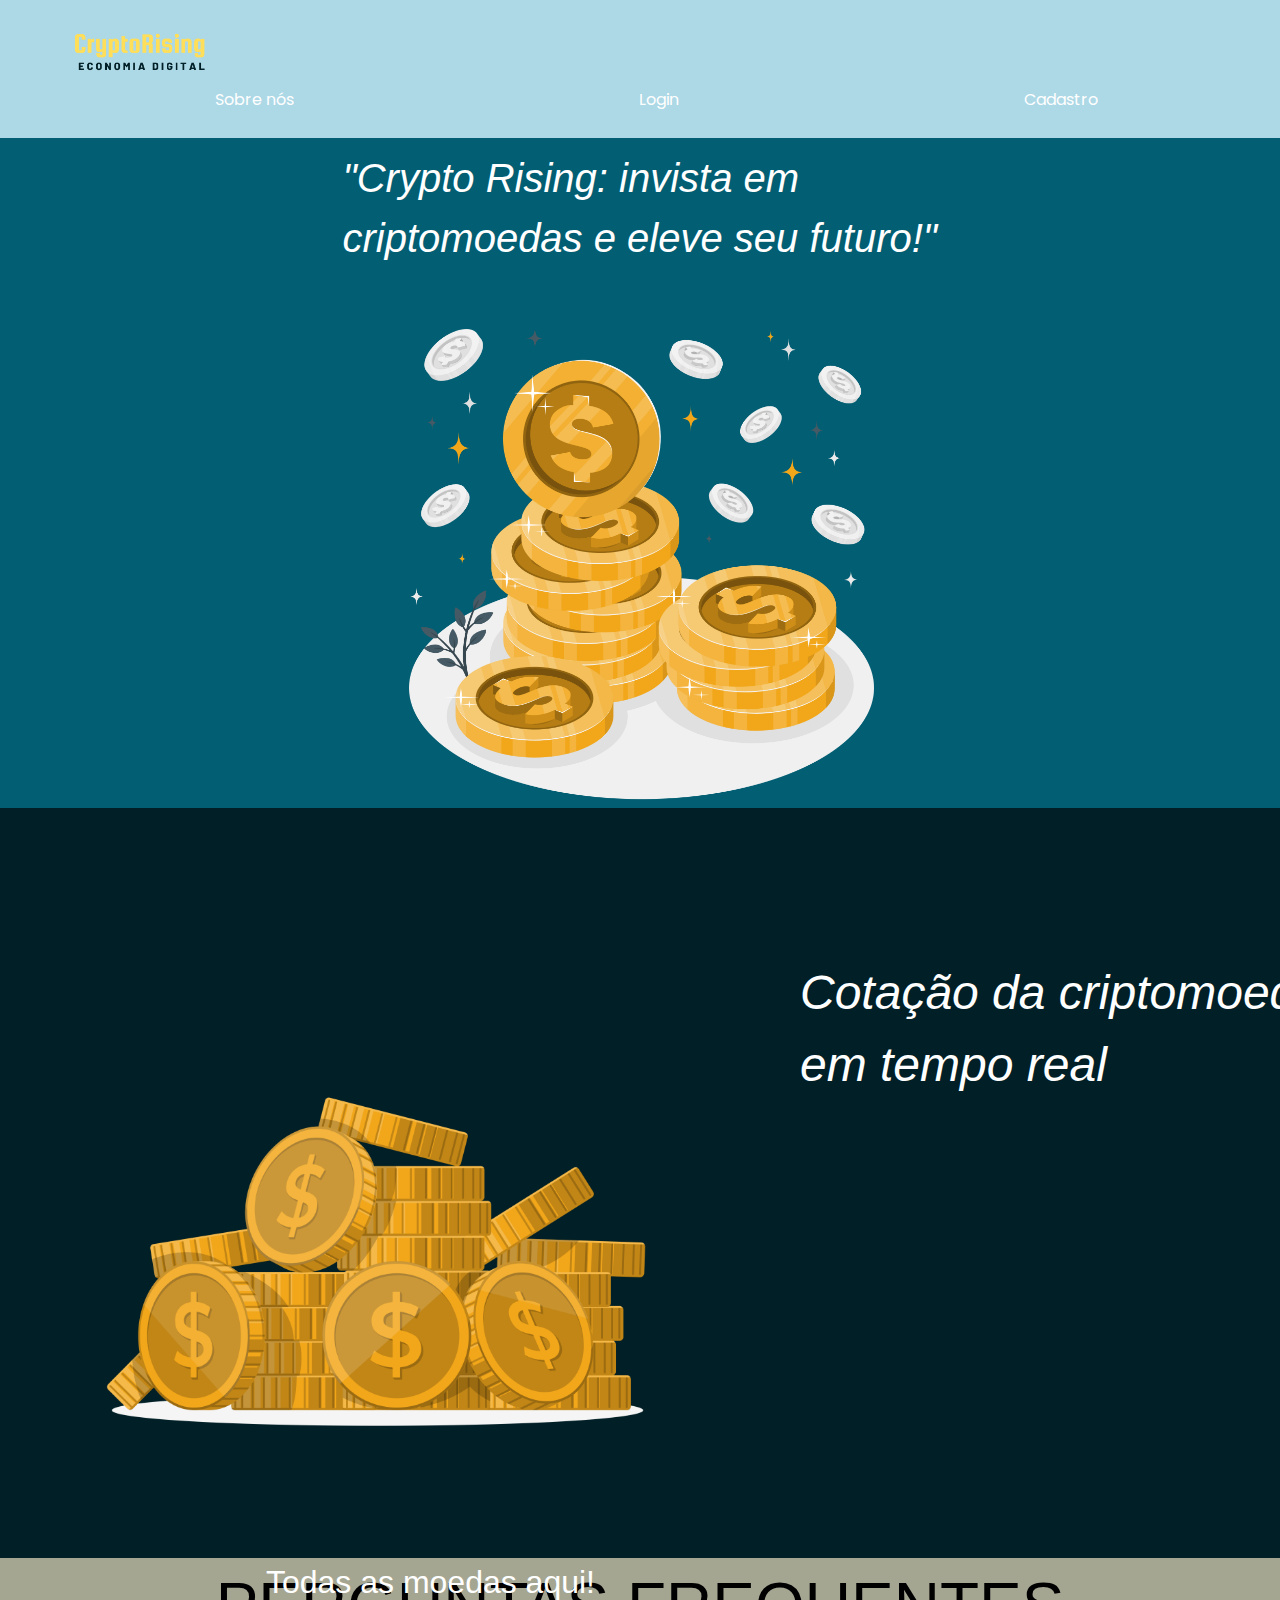
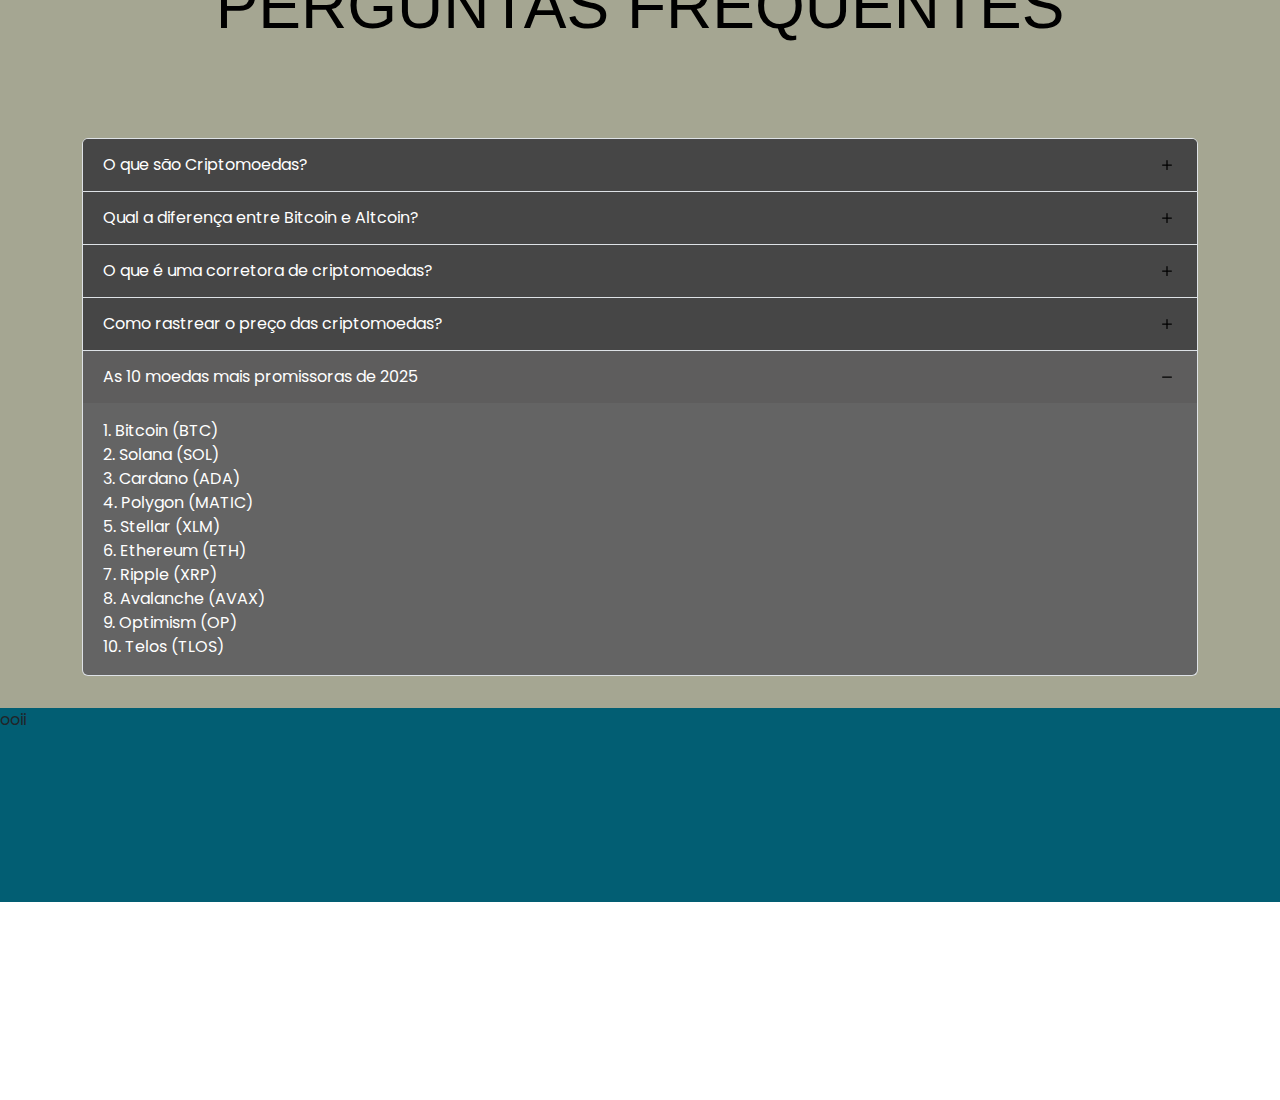
==== index.html @ 779613bd "vercel" ====
<!DOCTYPE html>
<html lang="en">

<head>
  <meta charset="UTF-8">
  <meta name="viewport" content="width=device-width, initial-scale=1.0">
  <title>Crypto Rising</title>
  <link rel="stylesheet" href="https://cdn.jsdelivr.net/npm/bootstrap-icons@1.5.0/font/bootstrap-icons.css">
  <link href="https://cdn.jsdelivr.net/npm/bootstrap@5.3.3/dist/css/bootstrap.min.css" rel="stylesheet"
    integrity="sha384-QWTKZyjpPEjISv5WaRU9OFeRpok6YctnYmDr5pNlyT2bRjXh0JMhjY6hW+ALEwIH" crossorigin="anonymous" />
  <link rel="stylesheet" href="https://stackpath.bootstrapcdn.com/font-awesome/4.7.0/css/font-awesome.min.css" />
  <link rel="stylesheet" href="paginainicial.css">
  <link rel="icon" href="/src/images/header/logosite.svg" type="image/svg+xml" />

</head>

<body>
    <header>
      <img class="logo-tcc-3-1" src="/src/images/logo tcc (3).png" />
      <nav>
        <div class="hamburguer" onclick="toggleMenu()"><i class="bi bi-list"></i></div>
        <ul id="menu">
          <li class="list"><a href="/secundarias/sobre/sobre.html">Sobre nós</a></li>
          <li class="list"><a href="/secundarias/login/login.html">Login</a></li>
          <li class="list"><a href="/secundarias/login/login.html">Cadastro</a></li>
        </ul>
      </nav>
    </header>
    
  <div class="rectangle-6">
      <p class="crypto-rising-invista-em-criptomoedas-e-eleve-seu-futuro">
     &quot;Crypto Rising: invista em criptomoedas e eleve seu futuro!&quot;
    </p>
    <img class="coins-amico-1" src="/src/images/Coins-amico.png" />
  </div>
  <div class="rectangle-7"></div>
  <p class="cota-o-da-criptomoeda-em-tempo-real">
    Cotação da criptomoeda em tempo real
  </p>
  <div class="todas-as-moedas-aqui">Todas as moedas aqui!</div>
    <img class="coins-rafiki-1-1" src="/src/images/Coins-rafiki (1).png" />
  <div class="rectangle-4">
    <div class="perguntas-frequentes">PERGUNTAS FREQUENTES</div>
    <div class="container mt-5" id="containerpai" style="margin-top: 30;">
      <div class="accordion" id="accordionExemplo">
        <!-- Accordion 1 -->
        <div class="accordion-item">
          <h2 class="accordion-header" id="headingOne">
            <button class="accordion-button collapsed" type="button" data-bs-toggle="collapse"
              data-bs-target="#collapseOne" aria-expanded="false" aria-controls="collapseOne">
              O que são Criptomoedas?
            </button>
          </h2>
          <div id="collapseOne" class="accordion-collapse collapse" aria-labelledby="headingOne"
            data-bs-parent="#accordionExemplo">
            <div class="accordion-body">
              São moedas digitais que utilizam criptografia para garantir a segurança das transações e controlar a
              criação de novas unidades.
              Operam em uma tecnologia chamada blockchain, que é um registro público de todas as transações feitas.
            </div>
          </div>
        </div>
        <!-- Accordion 2 -->
        <div class="accordion-item">
          <h2 class="accordion-header" id="headingTwo">
            <button class="accordion-button collapsed" type="button" data-bs-toggle="collapse"
              data-bs-target="#collapseTwo" aria-expanded="false" aria-controls="collapseTwo">
              Qual a diferença entre Bitcoin e Altcoin?
            </button>
          </h2>
          <div id="collapseTwo" class="accordion-collapse collapse" aria-labelledby="headingTwo"
            data-bs-parent="#accordionExemplo">
            <div class="accordion-body">
              De modo prático, o Bitcoin foi a primeira criptomoeda e é a mais conhecida e valiosa até hoje.
              Já Altcoin, é um termo usado para se referir a todas as outras criptomoedas além do Bitcoin.
            </div>
          </div>
        </div>
        <!-- Accordion 3 -->
        <div class="accordion-item">
          <h2 class="accordion-header" id="headingThree">
            <button class="accordion-button collapsed" type="button" data-bs-toggle="collapse"
              data-bs-target="#collapseThree" aria-expanded="false" aria-controls="collapseThree">
              O que é uma corretora de criptomoedas?
            </button>
          </h2>
          <div id="collapseThree" class="accordion-collapse collapse" aria-labelledby="headingThree"
            data-bs-parent="#accordionExemplo">
            <div class="accordion-body">
              É uma plataforma online que permite a compra, venda e troca de criptomoedas por outras moedas fiduciárias
              (como dólares) ou por outras criptomoedas.
              Elas funcionam como intermediários entre os compradores e vendedores, facilitando as transações.
            </div>
          </div>
        </div>
        <!-- Accordion 4 -->
        <div class="accordion-item">
          <h2 class="accordion-header" id="headingFour">
            <button class="accordion-button collapsed" type="button" data-bs-toggle="collapse"
              data-bs-target="#collapseFour" aria-expanded="false" aria-controls="collapseFour">
              Como rastrear o preço das criptomoedas?
            </button>
          </h2>
          <div id="collapseFour" class="accordion-collapse collapse" aria-labelledby="headingFour"
            data-bs-parent="#accordionExemplo">
            <div class="accordion-body">
              Através de sites especializados, como o CoinMarketCap, que fornecem informações em tempo real sobre os
              preços e volumes de negociação de várias criptomoedas.
              Além disso, muitas corretoras, como a Binance, oferecem gráficos de preços em suas plataformas.
            </div>
          </div>
        </div>
        <!-- Accordion 5 -->
        <div class="accordion-item">
          <h2 class="accordion-header" id="headingFive">
            <button class="accordion-button" type="button" data-bs-toggle="collapse" data-bs-target="#collapseFive"
              aria-expanded="false" aria-controls="collapseFive">
              As 10 moedas mais promissoras de 2025
            </button>
          </h2>
          <div id="collapseFive" class="accordion-collapse collapse show" aria-labelledby="headingFive"
            data-bs-parent="#accordionExemplo">
            <div class="accordion-body">
              1. Bitcoin (BTC) <br>
              2. Solana (SOL) <br>
              3. Cardano (ADA) <br>
              4. Polygon (MATIC) <br>
              5. Stellar (XLM) <br>
              6. Ethereum (ETH) <br>
              7. Ripple (XRP) <br>
              8. Avalanche (AVAX) <br>
              9. Optimism (OP) <br>
              10. Telos (TLOS)
            </div>
          </div>
        </div>
      </div>
    </div>
  </div>
  <div class="rectangle-5">ooii</div>
  <script src="paginainicial.js"></script>
  <script src="https://cdn.jsdelivr.net/npm/bootstrap@5.3.3/dist/js/bootstrap.bundle.min.js"
    integrity="sha384-YvpcrYf0tY3lHB60NNkmXc5s9fDVZLESaAA55NDzOxhy9GkcIdslK1eN7N6jIeHz"
    crossorigin="anonymous"></script>
</body>

</html>
---- paginainicial.css ----
@import url("https://fonts.googleapis.com/css2?family=Poppins:wght@400;500;600;700&display=swap");

* {
  margin: 0;
  padding: 0;
  box-sizing: border-box;
  font-family: "Poppins", sans-serif;
}

body {
  background: #ffffff;
  height: 300vh;
  margin: 0;
  padding: 0;
}

.rectangle-1 {
  background: #025e73;
  width: 100%;
  height: 100px;
  display: flex;
  align-items: center;
}

.rectangle-8 {
  background: #011f26;
  border-radius: 10px;
  width: 104px;
  height: 33px;
  text-align: center;
  color: #ffffff;
  font-family: "Inter-Bold", sans-serif;
  font-size: 20px;
  font-weight: 400;
}
/* 
.navesq {
  width: 100%;
  margin: 0;
  display: flex;
  justify-content: space-around;
}

.navesq li {
  list-style: none;
}

.navesq li a {
  text-decoration: none;
  color: #ffffff;
}
 */
.logo-tcc-3-1 {
  width: 263px;
  height: 78px;
  object-fit: cover;
}

.rectangle-6 {
  background: #025e73;
  width: 100%;
  height: 670px;
  display: flex;
  align-items: center;
}

.rectangle-5 {
  background: #025e73;
  width: 100%;
  height: 194px;
}

.coins-amico-1 {
  width: 511px;
  height: 509px;
}

p{
  color: #ffffff;
  text-align: left;
  font-family: "Inter-Italic", sans-serif;
  font-size: 40px;
  font-weight: 400;
  font-style: italic;
  left: 125px;
  top: 345px;
  width: 595px;
  height: 143px;
  margin: 10px;
 }

.sobre-n-s {
  color: #ffffff;
  text-align: left;
  font-family: "Inter-Bold", sans-serif;
  font-size: 20px;
  font-weight: 700;
  position: absolute;
  width: 102px;
  height: 23px;
}

.login {
  color: #ffffff;
  text-align: left;
  font-family: "Inter-Regular", sans-serif;
  font-size: 20px;
  font-weight: 400;
  position: absolute;
  width: 55px;
  height: 19px;
}

.rectangle-7 {
  background: #011f26;
  width: 100%;
  height: 750px;
}

.rectangle-4 {
  background: #a5a692;
  width: 100%;
  height: 750px;
}

.coins-rafiki-1-1 {
  width: 685px;
  height: 651px;
  position: absolute;
  left: 35px;
  top: 857px;
  object-fit: cover;
}

.cota-o-da-criptomoeda-em-tempo-real {
  color: #ffffff;
  text-align: left;
  font-family: "Inter-Light", sans-serif;
  font-size: 48px;
  font-weight: 300;
  position: absolute;
  left: 790px;
  top: 947px;
  width: 595px;
  height: 116px;
}

.todas-as-moedas-aqui {
  color: #ffffff;
  text-align: right;
  font-family: "Inter-Light", sans-serif;
  font-size: 32px;
  font-weight: 300;
  position: absolute;
  width: 595px;
  height: 38px;
}

.perguntas-frequentes {
  color: #000000;
  text-align: center;
  font-family: "Inter-Light", sans-serif;
  font-size: 64px;
  font-weight: 300;
  width: 100%;
  height: 132px;
}

.accordion {
  --bs-accordion-btn-color: white;
  --bs-accordion-btn-bg: #464646;
  --bs-accordion-active-bg: #5e5d5d;
  --bs-accordion-active-color: white;
  --bs-accordion-bg: #646464;
  --bs-accordion-color: white;
  --bs-accordion-btn-focus-box-shadow: none;
}

.accordion-button:not(.collapsed) {
  box-shadow: none;
}

.accordion-flush .accordion-button {
  border-top: 1px solid #000000;
}

.accordion-flush .accordion-item:last-child .accordion-button.collapsed,
.accordion-flush .accordion-item:last-child .accordion-body {
  border-bottom: 1px solid #000000;
}

.accordion-button::after {
  background-image: url("data:image/svg+xml,%3Csvg xmlns='http://www.w3.org/2000/svg' width='16' height='16' fill='currentColor' class='bi bi-plus' viewBox='0 0 16 16'%3E%3Cpath d='M8 4a.5.5 0 0 1 .5.5v3h3a.5.5 0 0 1 0 1h-3v3a.5.5 0 0 1-1 0v-3h-3a.5.5 0 0 1 0-1h3v-3A.5.5 0 0 1 8 4z'/%3E%3C/svg%3E");
  transition: all 0.5s;
}

.accordion-button:not(.collapsed)::after {
  background-image: url("data:image/svg+xml,%3Csvg xmlns='http://www.w3.org/2000/svg' width='16' height='16' fill='currentColor' class='bi bi-dash' viewBox='0 0 16 16'%3E%3Cpath d='M4 8a.5.5 0 0 1 .5-.5h7a.5.5 0 0 1 0 1h-7A.5.5 0 0 1 4 8z'/%3E%3C/svg%3E");
}

header{
  width: 100%;
  background-color: #ADD8E6;
    color: #fff;
    padding: 10px;
}

nav{
  position: relative;
}

.hamburguer{
  display: none;
  cursor: pointer;
}

nav ul{
  list-style: none;
  display: flex;
  justify-content: space-around;
}

nav ul li {
  margin: 0 15px;
}

nav ul li a{
  color: #fff;
  text-decoration: none;
}

.rectangle-6, .rectangle-7{
  display: flex;
  flex-direction: column;
  align-items: center;
}

@media (max-width: 768px) {
  .hamburguer{
      display: block;
      position: absolute;
      right: 10px;
      top: -50px;
  }
  nav ul{
      display: none;
      flex-direction: column;
      position: absolute;
      top: 40px;
      left: 0;
      background-color: rgb(127, 161, 190);
      width: 100%;
  }
  nav ul li{
      margin: 10px 0;
      text-align: center;
  }
  nav ul.show{
      display: flex;
      z-index: 99;
  }
.crypto-rising-invista-em-criptomoedas-e-eleve-seu-futuro{
  font-size: 15px;
  width: 30%;
}


  .coins-amico-1, .coins-rafiki-1-1{
    width: 50%;
    height: 50%;
  }
}

/* Responsividade */
/*@media (max-width: 1200px) {
  .rectangle-6 {
    display: flex;
    flex-direction: column;
  }

  .coins-amico-1,
  .coins-rafiki-1-1 {
    width: 50%;
    left: 50%;
    transform: translateX(-50%);
  }
   .crypto-rising-invista-em-criptomoedas-e-eleve-seu-futuro {
    align-items: center;
    z-index: 999;
    top: 15%;
  }

  .crypto-rising-invista-em-criptomoedas-e-eleve-seu-futuro,
  .cota-o-da-criptomoeda-em-tempo-real {
    width: 80%;
    left: 10%;
    font-size: 32px;
  }

  .rectangle-4 {
    display: flex;
    flex-direction: column;
    align-items: center;
  }

  .accordion {
    width: 85%;
  }
}

 */
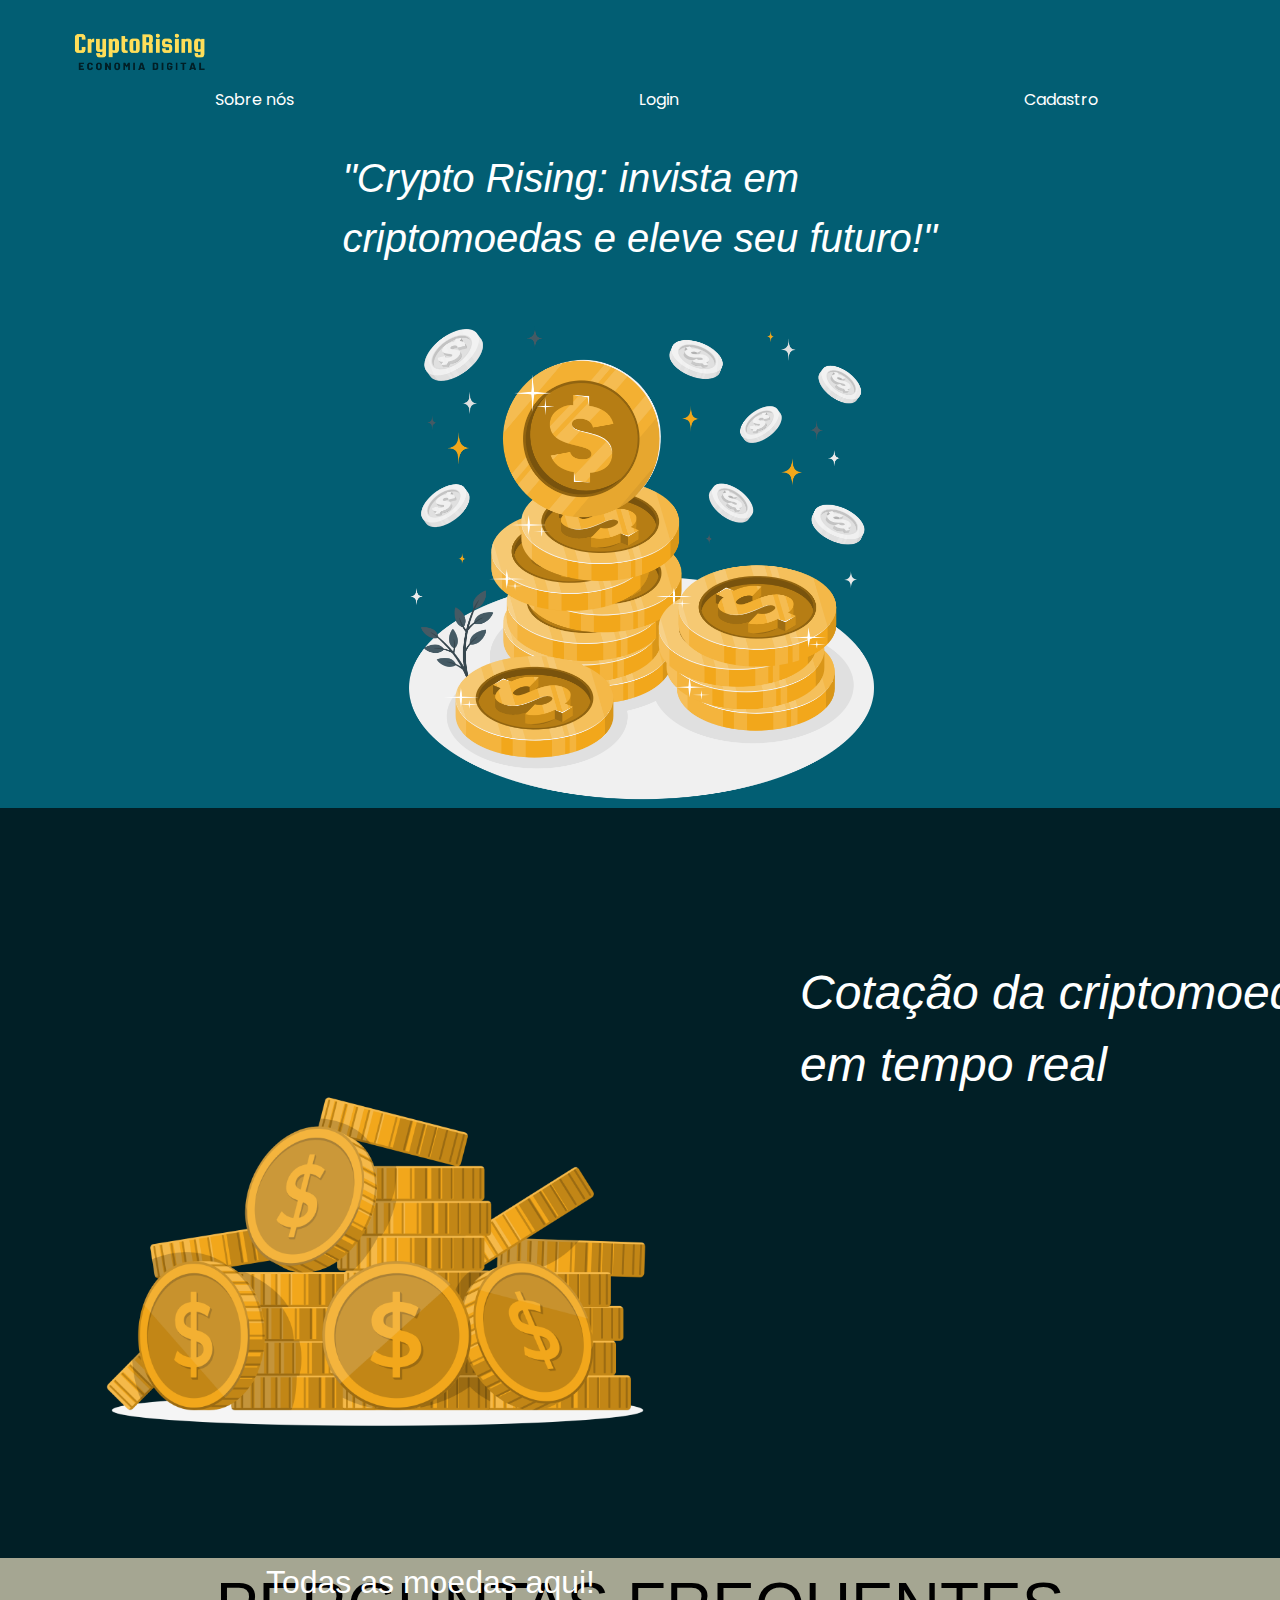
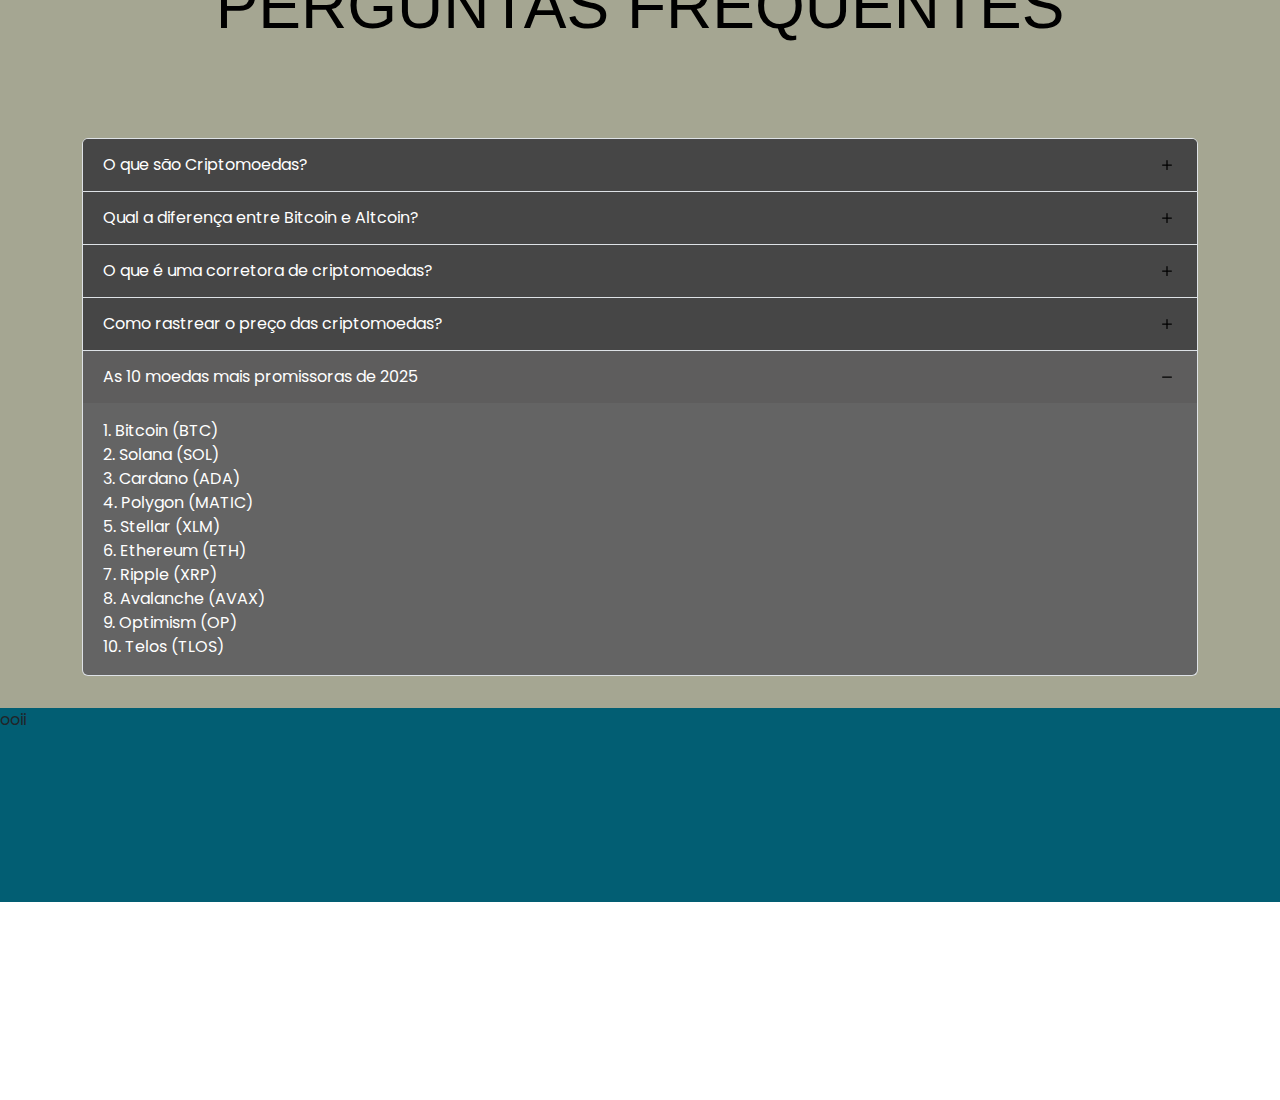
==== commit 6f3e6c8c: "commit" ====
--- a/index.html
+++ b/index.html
@@ -1,5 +1,5 @@
 <!DOCTYPE html>
-<html lang="en">
+<html lang="pt-br">
 
 <head>
   <meta charset="UTF-8">
--- a/paginainicial.css
+++ b/paginainicial.css
@@ -200,7 +200,7 @@
 
 header{
   width: 100%;
-  background-color: #ADD8E6;
+  background-color: #025e73;
     color: #fff;
     padding: 10px;
 }
@@ -246,9 +246,9 @@
       display: none;
       flex-direction: column;
       position: absolute;
-      top: 40px;
+      top: 20px;
       left: 0;
-      background-color: rgb(127, 161, 190);
+      background-color: #025e73;
       width: 100%;
   }
   nav ul li{
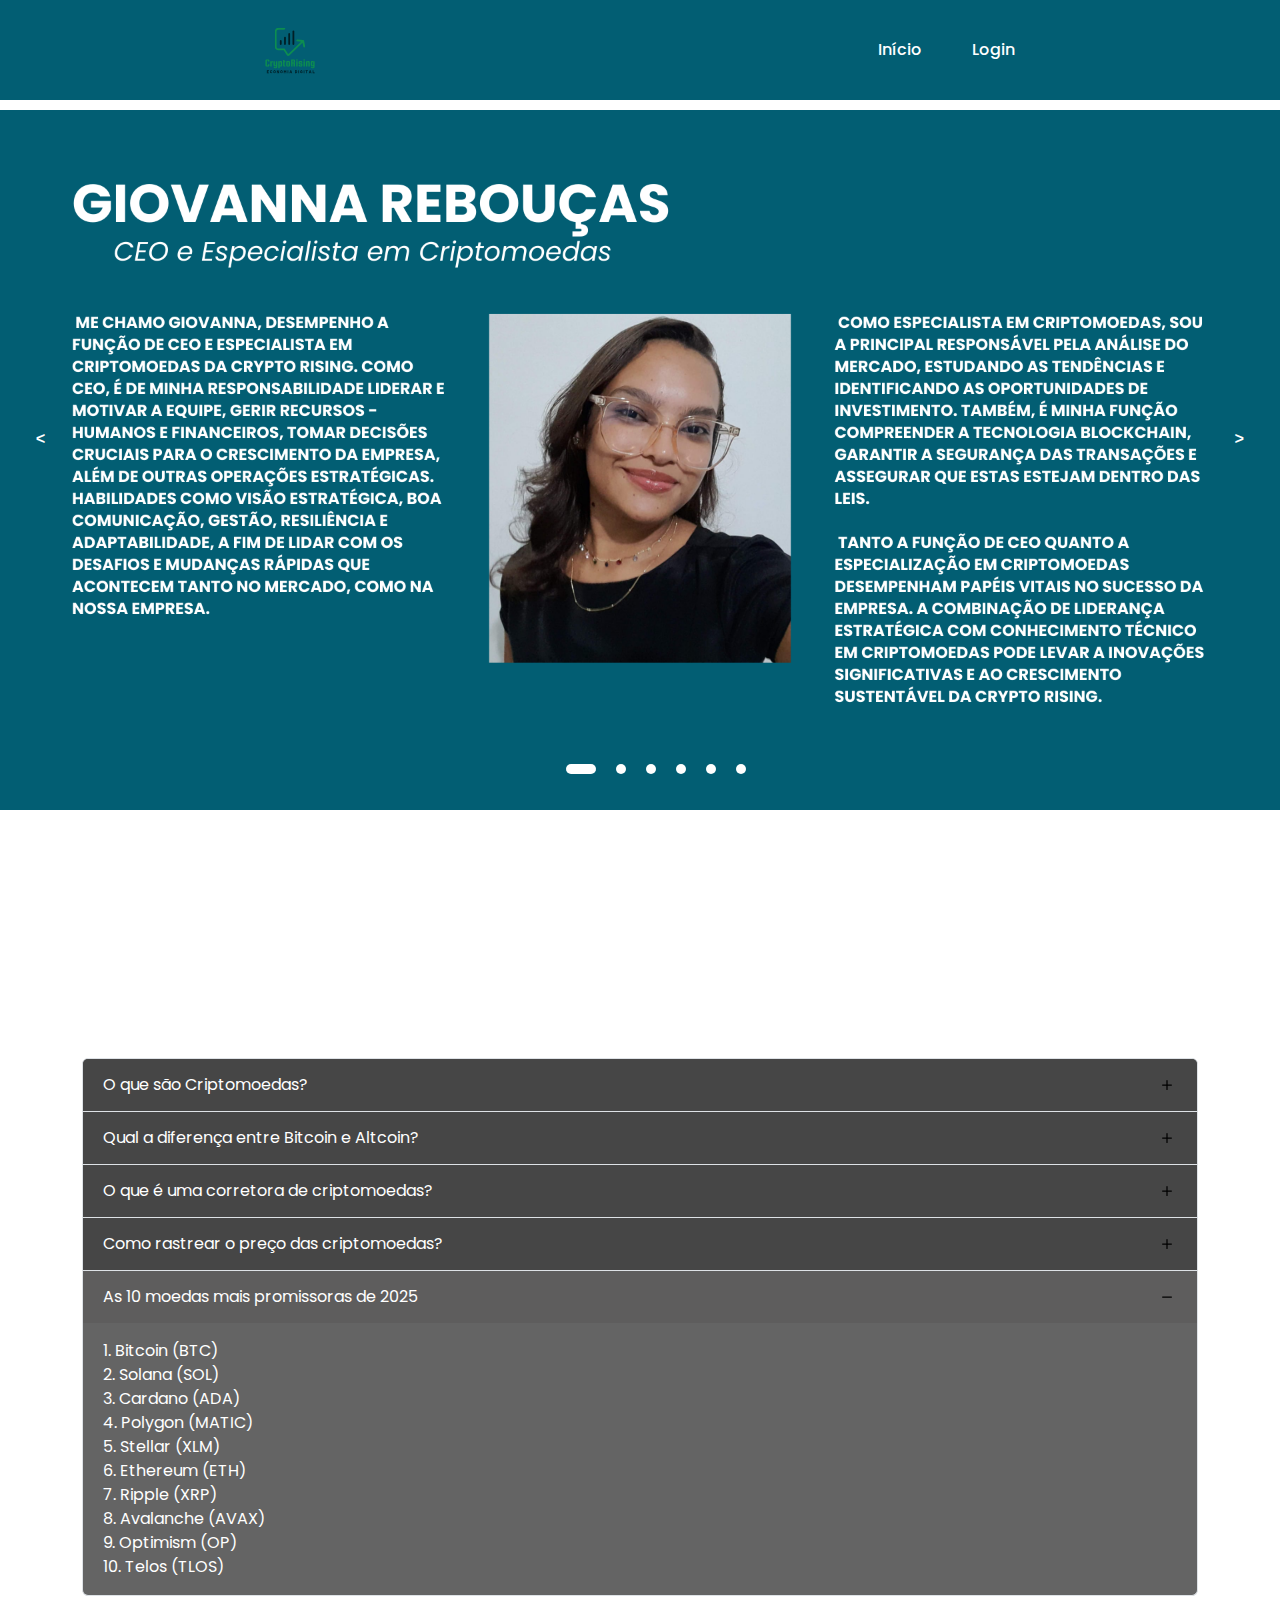
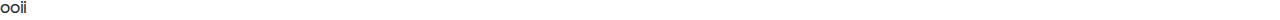
==== commit 56c9b91b: "commit" ====
--- a/index.html
+++ b/index.html
@@ -15,129 +15,161 @@
 </head>
 
 <body>
-    <header>
-      <img class="logo-tcc-3-1" src="/src/images/logo tcc (3).png" />
-      <nav>
-        <div class="hamburguer" onclick="toggleMenu()"><i class="bi bi-list"></i></div>
-        <ul id="menu">
-          <li class="list"><a href="/secundarias/sobre/sobre.html">Sobre nós</a></li>
-          <li class="list"><a href="/secundarias/login/login.html">Login</a></li>
-          <li class="list"><a href="/secundarias/login/login.html">Cadastro</a></li>
-        </ul>
-      </nav>
-    </header>
-    
-  <div class="rectangle-6">
-      <p class="crypto-rising-invista-em-criptomoedas-e-eleve-seu-futuro">
-     &quot;Crypto Rising: invista em criptomoedas e eleve seu futuro!&quot;
-    </p>
-    <img class="coins-amico-1" src="/src/images/Coins-amico.png" />
+  <div class="wrapper">
+    <nav class="nav">
+        <div class="nav-logo">
+            <img src="/src/images/header/Logo.svg" alt="Logo">
+        </div>
+        <div class="nav-menu" id="menuNavegacao">
+            <ul>
+                <li><a href="/index.html" class="link">Início</a></li>
+                <li><a href="/secundarias/login/login.html" class="link">Login</a></li>
+            </ul>
+        </div>
+        <div class="nav-menu-btn">
+            <i class="bi bi-list" id="menuIcon" onclick="alternarMenu()"></i>
+        </div>
+    </nav>
   </div>
-  <div class="rectangle-7"></div>
-  <p class="cota-o-da-criptomoeda-em-tempo-real">
-    Cotação da criptomoeda em tempo real
-  </p>
-  <div class="todas-as-moedas-aqui">Todas as moedas aqui!</div>
-    <img class="coins-rafiki-1-1" src="/src/images/Coins-rafiki (1).png" />
-  <div class="rectangle-4">
-    <div class="perguntas-frequentes">PERGUNTAS FREQUENTES</div>
-    <div class="container mt-5" id="containerpai" style="margin-top: 30;">
-      <div class="accordion" id="accordionExemplo">
-        <!-- Accordion 1 -->
-        <div class="accordion-item">
-          <h2 class="accordion-header" id="headingOne">
-            <button class="accordion-button collapsed" type="button" data-bs-toggle="collapse"
-              data-bs-target="#collapseOne" aria-expanded="false" aria-controls="collapseOne">
-              O que são Criptomoedas?
-            </button>
-          </h2>
-          <div id="collapseOne" class="accordion-collapse collapse" aria-labelledby="headingOne"
-            data-bs-parent="#accordionExemplo">
-            <div class="accordion-body">
-              São moedas digitais que utilizam criptografia para garantir a segurança das transações e controlar a
-              criação de novas unidades.
-              Operam em uma tecnologia chamada blockchain, que é um registro público de todas as transações feitas.
-            </div>
-          </div>
+<section class="secaoslide">
+  <div class="slider">
+    <div class="list">
+        <div class="item">
+            <img src="/src/images/slide/carrossel tcc 1.png" alt="Imagem 1">
         </div>
-        <!-- Accordion 2 -->
-        <div class="accordion-item">
-          <h2 class="accordion-header" id="headingTwo">
-            <button class="accordion-button collapsed" type="button" data-bs-toggle="collapse"
-              data-bs-target="#collapseTwo" aria-expanded="false" aria-controls="collapseTwo">
-              Qual a diferença entre Bitcoin e Altcoin?
-            </button>
-          </h2>
-          <div id="collapseTwo" class="accordion-collapse collapse" aria-labelledby="headingTwo"
-            data-bs-parent="#accordionExemplo">
-            <div class="accordion-body">
-              De modo prático, o Bitcoin foi a primeira criptomoeda e é a mais conhecida e valiosa até hoje.
-              Já Altcoin, é um termo usado para se referir a todas as outras criptomoedas além do Bitcoin.
-            </div>
-          </div>
+        <div class="item">
+            <img src="/src/images/slide/carrossel tcc 2.png" alt="Imagem 2">
         </div>
-        <!-- Accordion 3 -->
-        <div class="accordion-item">
-          <h2 class="accordion-header" id="headingThree">
-            <button class="accordion-button collapsed" type="button" data-bs-toggle="collapse"
-              data-bs-target="#collapseThree" aria-expanded="false" aria-controls="collapseThree">
-              O que é uma corretora de criptomoedas?
-            </button>
-          </h2>
-          <div id="collapseThree" class="accordion-collapse collapse" aria-labelledby="headingThree"
-            data-bs-parent="#accordionExemplo">
-            <div class="accordion-body">
-              É uma plataforma online que permite a compra, venda e troca de criptomoedas por outras moedas fiduciárias
-              (como dólares) ou por outras criptomoedas.
-              Elas funcionam como intermediários entre os compradores e vendedores, facilitando as transações.
-            </div>
-          </div>
+        <div class="item">
+            <img src="/src/images/slide/carrossel tcc 3.png" alt="Imagem 3">
         </div>
-        <!-- Accordion 4 -->
-        <div class="accordion-item">
-          <h2 class="accordion-header" id="headingFour">
-            <button class="accordion-button collapsed" type="button" data-bs-toggle="collapse"
-              data-bs-target="#collapseFour" aria-expanded="false" aria-controls="collapseFour">
-              Como rastrear o preço das criptomoedas?
-            </button>
-          </h2>
-          <div id="collapseFour" class="accordion-collapse collapse" aria-labelledby="headingFour"
-            data-bs-parent="#accordionExemplo">
-            <div class="accordion-body">
-              Através de sites especializados, como o CoinMarketCap, que fornecem informações em tempo real sobre os
-              preços e volumes de negociação de várias criptomoedas.
-              Além disso, muitas corretoras, como a Binance, oferecem gráficos de preços em suas plataformas.
-            </div>
-          </div>
+        <div class="item">
+            <img src="/src/images/slide/carrossel tcc 4.png" alt="Imagem 4">
         </div>
-        <!-- Accordion 5 -->
-        <div class="accordion-item">
-          <h2 class="accordion-header" id="headingFive">
-            <button class="accordion-button" type="button" data-bs-toggle="collapse" data-bs-target="#collapseFive"
-              aria-expanded="false" aria-controls="collapseFive">
-              As 10 moedas mais promissoras de 2025
-            </button>
-          </h2>
-          <div id="collapseFive" class="accordion-collapse collapse show" aria-labelledby="headingFive"
-            data-bs-parent="#accordionExemplo">
-            <div class="accordion-body">
-              1. Bitcoin (BTC) <br>
-              2. Solana (SOL) <br>
-              3. Cardano (ADA) <br>
-              4. Polygon (MATIC) <br>
-              5. Stellar (XLM) <br>
-              6. Ethereum (ETH) <br>
-              7. Ripple (XRP) <br>
-              8. Avalanche (AVAX) <br>
-              9. Optimism (OP) <br>
-              10. Telos (TLOS)
-            </div>
-          </div>
+        <div class="item">
+            <img src="/src/images/slide/carrossel tcc 5.png" alt="Imagem 5">
         </div>
+        <div class="item">
+            <img src="/src/images/slide/carrossel tcc 6.png" alt="Imagem 6">
+        </div>
+    </div>
+    <div class="buttons">
+        <button id="prev"><</button>
+        <button id="next">></button>
+    </div>
+    <ul class="dots">
+        <li class="active"></li>
+        <li></li>
+        <li></li>
+        <li></li>
+        <li></li>
+        <li></li>
+    </ul>
+</div>
+</div>
+</section>
+<section  class="oqe">
+  
+</section>
+<div class="container mt-5" id="containerpai">
+<div class="accordion" id="accordionExemplo">
+  <!-- Accordion 1 -->
+  <div class="accordion-item">
+    <h2 class="accordion-header" id="headingOne">
+      <button class="accordion-button collapsed" type="button" data-bs-toggle="collapse"
+        data-bs-target="#collapseOne" aria-expanded="false" aria-controls="collapseOne">
+        O que são Criptomoedas?
+      </button>
+    </h2>
+    <div id="collapseOne" class="accordion-collapse collapse" aria-labelledby="headingOne"
+      data-bs-parent="#accordionExemplo">
+      <div class="accordion-body">
+        São moedas digitais que utilizam criptografia para garantir a segurança das transações e controlar a
+        criação de novas unidades.
+        Operam em uma tecnologia chamada blockchain, que é um registro público de todas as transações feitas.
       </div>
     </div>
   </div>
-  <div class="rectangle-5">ooii</div>
+  <!-- Accordion 2 -->
+  <div class="accordion-item">
+    <h2 class="accordion-header" id="headingTwo">
+      <button class="accordion-button collapsed" type="button" data-bs-toggle="collapse"
+        data-bs-target="#collapseTwo" aria-expanded="false" aria-controls="collapseTwo">
+        Qual a diferença entre Bitcoin e Altcoin?
+      </button>
+    </h2>
+    <div id="collapseTwo" class="accordion-collapse collapse" aria-labelledby="headingTwo"
+      data-bs-parent="#accordionExemplo">
+      <div class="accordion-body">
+        De modo prático, o Bitcoin foi a primeira criptomoeda e é a mais conhecida e valiosa até hoje.
+        Já Altcoin, é um termo usado para se referir a todas as outras criptomoedas além do Bitcoin.
+      </div>
+    </div>
+  </div>
+  <!-- Accordion 3 -->
+  <div class="accordion-item">
+    <h2 class="accordion-header" id="headingThree">
+      <button class="accordion-button collapsed" type="button" data-bs-toggle="collapse"
+        data-bs-target="#collapseThree" aria-expanded="false" aria-controls="collapseThree">
+        O que é uma corretora de criptomoedas?
+      </button>
+    </h2>
+    <div id="collapseThree" class="accordion-collapse collapse" aria-labelledby="headingThree"
+      data-bs-parent="#accordionExemplo">
+      <div class="accordion-body">
+        É uma plataforma online que permite a compra, venda e troca de criptomoedas por outras moedas fiduciárias
+        (como dólares) ou por outras criptomoedas.
+        Elas funcionam como intermediários entre os compradores e vendedores, facilitando as transações.
+      </div>
+    </div>
+  </div>
+  <!-- Accordion 4 -->
+  <div class="accordion-item">
+    <h2 class="accordion-header" id="headingFour">
+      <button class="accordion-button collapsed" type="button" data-bs-toggle="collapse"
+        data-bs-target="#collapseFour" aria-expanded="false" aria-controls="collapseFour">
+        Como rastrear o preço das criptomoedas?
+      </button>
+    </h2>
+    <div id="collapseFour" class="accordion-collapse collapse" aria-labelledby="headingFour"
+      data-bs-parent="#accordionExemplo">
+      <div class="accordion-body">
+        Através de sites especializados, como o CoinMarketCap, que fornecem informações em tempo real sobre os
+        preços e volumes de negociação de várias criptomoedas.
+        Além disso, muitas corretoras, como a Binance, oferecem gráficos de preços em suas plataformas.
+      </div>
+    </div>
+  </div>
+  <!-- Accordion 5 -->
+  <div class="accordion-item">
+    <h2 class="accordion-header" id="headingFive">
+      <button class="accordion-button" type="button" data-bs-toggle="collapse" data-bs-target="#collapseFive"
+        aria-expanded="false" aria-controls="collapseFive">
+        As 10 moedas mais promissoras de 2025
+      </button>
+    </h2>
+    <div id="collapseFive" class="accordion-collapse collapse show" aria-labelledby="headingFive"
+      data-bs-parent="#accordionExemplo">
+      <div class="accordion-body">
+        1. Bitcoin (BTC) <br>
+        2. Solana (SOL) <br>
+        3. Cardano (ADA) <br>
+        4. Polygon (MATIC) <br>
+        5. Stellar (XLM) <br>
+        6. Ethereum (ETH) <br>
+        7. Ripple (XRP) <br>
+        8. Avalanche (AVAX) <br>
+        9. Optimism (OP) <br>
+        10. Telos (TLOS)
+      </div>
+    </div>
+  </div>
+</div>
+</div>
+</div>
+
+
+<div class="rectangle-5">ooii</div>
   <script src="paginainicial.js"></script>
   <script src="https://cdn.jsdelivr.net/npm/bootstrap@5.3.3/dist/js/bootstrap.bundle.min.js"
     integrity="sha384-YvpcrYf0tY3lHB60NNkmXc5s9fDVZLESaAA55NDzOxhy9GkcIdslK1eN7N6jIeHz"
--- a/paginainicial.css
+++ b/paginainicial.css
@@ -9,161 +9,137 @@
 
 body {
   background: #ffffff;
-  height: 300vh;
+  height: 100vh;
   margin: 0;
   padding: 0;
 }
 
-.rectangle-1 {
-  background: #025e73;
+.wrapper {
+  margin-top: 10px;
+  display: flex;
+  justify-content: center;
+  align-items: center;
+  min-height: 100px;
+}
+
+.nav {
+  position: fixed;
+  top: 0;
+  display: flex;
+  justify-content: space-around;
   width: 100%;
   height: 100px;
+  line-height: 100px;
+  z-index: 100;
+  background-color: #025e73;
+}
+
+.nav-logo img {
+  width: 100px;
+}
+
+.nav-menu {
+  display: flex;
+}
+
+.nav-menu ul {
   display: flex;
   align-items: center;
 }
 
-.rectangle-8 {
-  background: #011f26;
-  border-radius: 10px;
-  width: 104px;
-  height: 33px;
-  text-align: center;
-  color: #ffffff;
-  font-family: "Inter-Bold", sans-serif;
-  font-size: 20px;
-  font-weight: 400;
-}
-/* 
-.navesq {
+.nav-menu ul li {
+  list-style-type: none;
+}
+
+.nav-menu ul li .link {
+  text-decoration: none;
+  font-weight: 500;
+  color: #fff;
+  padding-bottom: 15px;
+  margin: 0 25px;
+}
+
+.link:hover,
+.active {
+  border-bottom: 2px solid #fff;
+}
+
+.nav-menu-btn {
+  display: none;
+}
+
+.secaoslide{
+  height: 100vh;
+}
+
+.slider {
+  width: 1300px;
+  max-width: 100vw;
+  height: 700px;
+  margin: auto;
+  position: relative;
+  overflow: hidden;
+}
+
+.slider .list {
+  position: absolute;
+  width: max-content;
+  height: 100%;
+  left: 0;
+  top: 0;
+  display: flex;
+  transition: 1s;
+}
+
+.slider .list img {
+  width: 1300px;
+  max-width: 100vw;
+  height: 100%;
+  object-fit: cover;
+}
+
+.slider .buttons {
+  position: absolute;
+  top: 45%;
+  left: 2%;
+  width: 96%;
+  display: flex;
+  justify-content: space-between;
+}
+
+.slider .buttons button {
+  width: 30px;
+  height: 30px;
+  border-radius: 50%;
+  background-color: transparent;
+  color: #fff;
+  border: none;
+  font-family: monospace;
+  font-weight: bold;
+}
+
+.slider .dots {
+  position: absolute;
+  bottom: 10px;
+  left: 0;
+  color: #fff;
   width: 100%;
-  margin: 0;
-  display: flex;
-  justify-content: space-around;
-}
-
-.navesq li {
+  display: flex;
+  justify-content: center;
+}
+
+.slider .dots li {
   list-style: none;
-}
-
-.navesq li a {
-  text-decoration: none;
-  color: #ffffff;
-}
- */
-.logo-tcc-3-1 {
-  width: 263px;
-  height: 78px;
-  object-fit: cover;
-}
-
-.rectangle-6 {
-  background: #025e73;
-  width: 100%;
-  height: 670px;
-  display: flex;
-  align-items: center;
-}
-
-.rectangle-5 {
-  background: #025e73;
-  width: 100%;
-  height: 194px;
-}
-
-.coins-amico-1 {
-  width: 511px;
-  height: 509px;
-}
-
-p{
-  color: #ffffff;
-  text-align: left;
-  font-family: "Inter-Italic", sans-serif;
-  font-size: 40px;
-  font-weight: 400;
-  font-style: italic;
-  left: 125px;
-  top: 345px;
-  width: 595px;
-  height: 143px;
+  width: 10px;
+  height: 10px;
+  background-color: #fff;
   margin: 10px;
- }
-
-.sobre-n-s {
-  color: #ffffff;
-  text-align: left;
-  font-family: "Inter-Bold", sans-serif;
-  font-size: 20px;
-  font-weight: 700;
-  position: absolute;
-  width: 102px;
-  height: 23px;
-}
-
-.login {
-  color: #ffffff;
-  text-align: left;
-  font-family: "Inter-Regular", sans-serif;
-  font-size: 20px;
-  font-weight: 400;
-  position: absolute;
-  width: 55px;
-  height: 19px;
-}
-
-.rectangle-7 {
-  background: #011f26;
-  width: 100%;
-  height: 750px;
-}
-
-.rectangle-4 {
-  background: #a5a692;
-  width: 100%;
-  height: 750px;
-}
-
-.coins-rafiki-1-1 {
-  width: 685px;
-  height: 651px;
-  position: absolute;
-  left: 35px;
-  top: 857px;
-  object-fit: cover;
-}
-
-.cota-o-da-criptomoeda-em-tempo-real {
-  color: #ffffff;
-  text-align: left;
-  font-family: "Inter-Light", sans-serif;
-  font-size: 48px;
-  font-weight: 300;
-  position: absolute;
-  left: 790px;
-  top: 947px;
-  width: 595px;
-  height: 116px;
-}
-
-.todas-as-moedas-aqui {
-  color: #ffffff;
-  text-align: right;
-  font-family: "Inter-Light", sans-serif;
-  font-size: 32px;
-  font-weight: 300;
-  position: absolute;
-  width: 595px;
-  height: 38px;
-}
-
-.perguntas-frequentes {
-  color: #000000;
-  text-align: center;
-  font-family: "Inter-Light", sans-serif;
-  font-size: 64px;
-  font-weight: 300;
-  width: 100%;
-  height: 132px;
+  border-radius: 20px;
+  transition: 0.5s;
+}
+
+.slider .dots li.active {
+  width: 30px;
 }
 
 .accordion {
@@ -198,114 +174,176 @@
   background-image: url("data:image/svg+xml,%3Csvg xmlns='http://www.w3.org/2000/svg' width='16' height='16' fill='currentColor' class='bi bi-dash' viewBox='0 0 16 16'%3E%3Cpath d='M4 8a.5.5 0 0 1 .5-.5h7a.5.5 0 0 1 0 1h-7A.5.5 0 0 1 4 8z'/%3E%3C/svg%3E");
 }
 
-header{
-  width: 100%;
-  background-color: #025e73;
-    color: #fff;
-    padding: 10px;
-}
-
-nav{
-  position: relative;
-}
-
-.hamburguer{
-  display: none;
-  cursor: pointer;
-}
-
-nav ul{
-  list-style: none;
-  display: flex;
-  justify-content: space-around;
-}
-
-nav ul li {
-  margin: 0 15px;
-}
-
-nav ul li a{
-  color: #fff;
-  text-decoration: none;
-}
-
-.rectangle-6, .rectangle-7{
-  display: flex;
-  flex-direction: column;
-  align-items: center;
-}
-
-@media (max-width: 768px) {
-  .hamburguer{
+/* Media Queries */
+@media (min-width: 768px) and (max-width: 1023px) {
+  .slider {
+    height: 500px;
+  }
+}
+
+@media (max-width: 767px) {
+  .nav-menu {
+    flex-direction: column;
+    display: none;
+    background-color: #025e73;
+    width: 100%;
+    position: absolute;
+    top: 50px;
+    left: 0;
+  }
+
+  .nav-menu.show {
+    display: flex;
+  }
+
+  .slider {
+    height: 400px;
+  }
+
+  .slider .list img {
+    width: 100%;
+  }
+
+  .hamburguer {
+    display: block;
+    cursor: pointer;
+  }
+
+  .slider .buttons {
+    top: 40%;
+  }
+}
+
+@media only screen and (max-width: 540px) {
+  .slider {
+    height: 300px;
+  }
+}
+
+@media only screen and (max-width: 320px) {
+  .wrapper {
+      padding: 10px;
+      /* Reduz o padding da wrapper */
+  }
+
+  .inner-section {
+      padding: 10px;
+      /* Reduz ainda mais o padding */
+      text-align: center;
+      /* Garante centralização */
+  }
+
+  .text {
+      font-size: 12px;
+      /* Ajusta o tamanho da fonte */
+      line-height: 18px;
+      /* Ajusta o espaçamento entre linhas */
+      text-align: center;
+      /* Centraliza o texto */
+  }
+
+  .skills button {
+      font-size: 14px;
+      /* Ajusta o tamanho do botão */
+      padding: 5px;
+      /* Ajusta o padding */
+      width: 100%;
+      /* Garante que o botão ocupe toda a largura */
+  }
+
+  header {
+      font-size: 20px;
+      /* Ajusta o tamanho do cabeçalho */
+  }
+
+  .nav-menu {
+      flex-direction: column;
+      /* Coloca os itens em coluna */
+      align-items: center;
+      /* Centraliza os itens */
+  }
+
+  .nav-menu ul li {
+      padding: 5px 0;
+      /* Ajusta o padding dos itens do menu */
+  }
+}
+
+@media only screen and (max-width: 540px) {
+  .wrapper {
+      min-height: 100vh;
+  }
+
+  .form-box {
+      width: 100%;
+      height: 500px;
+  }
+
+  .register-container,
+  .login-container {
+      width: 100%;
+      padding: 0 20px;
+  }
+
+  .register-container .two-forms {
+      flex-direction: column;
+      gap: 0;
+  }
+}
+@media only screen and (max-width: 786px) {
+  .slider{
+    width: 80%;
+    height: 80%;
+  }
+  .nav-button {
+      display: none;
+      /* Esconde os botões de login e registro em telas pequenas */
+  }
+
+  .nav-menu {
+      position: absolute;
+      top: -1000px;
+      /* Inicialmente fora da tela */
+      display: flex;
+      justify-content: center;
+      background: rgba(255, 255, 255, 0.2);
+      width: 100%;
+      height: 90vh;
+      backdrop-filter: blur(20px);
+      transition: top 0.3s;
+      /* Transição suave */
+  }
+
+  .nav-menu.responsive {
+      top: 70px;
+      /* Posiciona abaixo da navbar */
+  }
+
+  .nav-menu ul {
+      flex-direction: column;
+      text-align: center;
+  }
+
+  .nav-menu ul li .link {
+      color: #000;
+  }
+
+
+  .nav-menu-btn {
       display: block;
-      position: absolute;
-      right: 10px;
-      top: -50px;
-  }
-  nav ul{
-      display: none;
-      flex-direction: column;
-      position: absolute;
-      top: 20px;
-      left: 0;
-      background-color: #025e73;
-      width: 100%;
-  }
-  nav ul li{
-      margin: 10px 0;
-      text-align: center;
-  }
-  nav ul.show{
-      display: flex;
-      z-index: 99;
-  }
-.crypto-rising-invista-em-criptomoedas-e-eleve-seu-futuro{
-  font-size: 15px;
-  width: 30%;
-}
-
-
-  .coins-amico-1, .coins-rafiki-1-1{
-    width: 50%;
-    height: 50%;
-  }
-}
-
-/* Responsividade */
-/*@media (max-width: 1200px) {
-  .rectangle-6 {
-    display: flex;
-    flex-direction: column;
-  }
-
-  .coins-amico-1,
-  .coins-rafiki-1-1 {
-    width: 50%;
-    left: 50%;
-    transform: translateX(-50%);
-  }
-   .crypto-rising-invista-em-criptomoedas-e-eleve-seu-futuro {
-    align-items: center;
-    z-index: 999;
-    top: 15%;
-  }
-
-  .crypto-rising-invista-em-criptomoedas-e-eleve-seu-futuro,
-  .cota-o-da-criptomoeda-em-tempo-real {
-    width: 80%;
-    left: 10%;
-    font-size: 32px;
-  }
-
-  .rectangle-4 {
-    display: flex;
-    flex-direction: column;
-    align-items: center;
-  }
-
-  .accordion {
-    width: 85%;
-  }
-}
-
- */+      /* Exibe o botão do menu sanduíche */
+  }
+
+  .nav-menu-btn i {
+      font-size: 25px;
+      color: #fff;
+      padding: 10px;
+      border-radius: 50%;
+      cursor: pointer;
+      transition: .3s;
+  }
+
+  .nav-menu-btn i:hover {
+      background: rgba(255, 255, 255, 0.15);
+  }
+}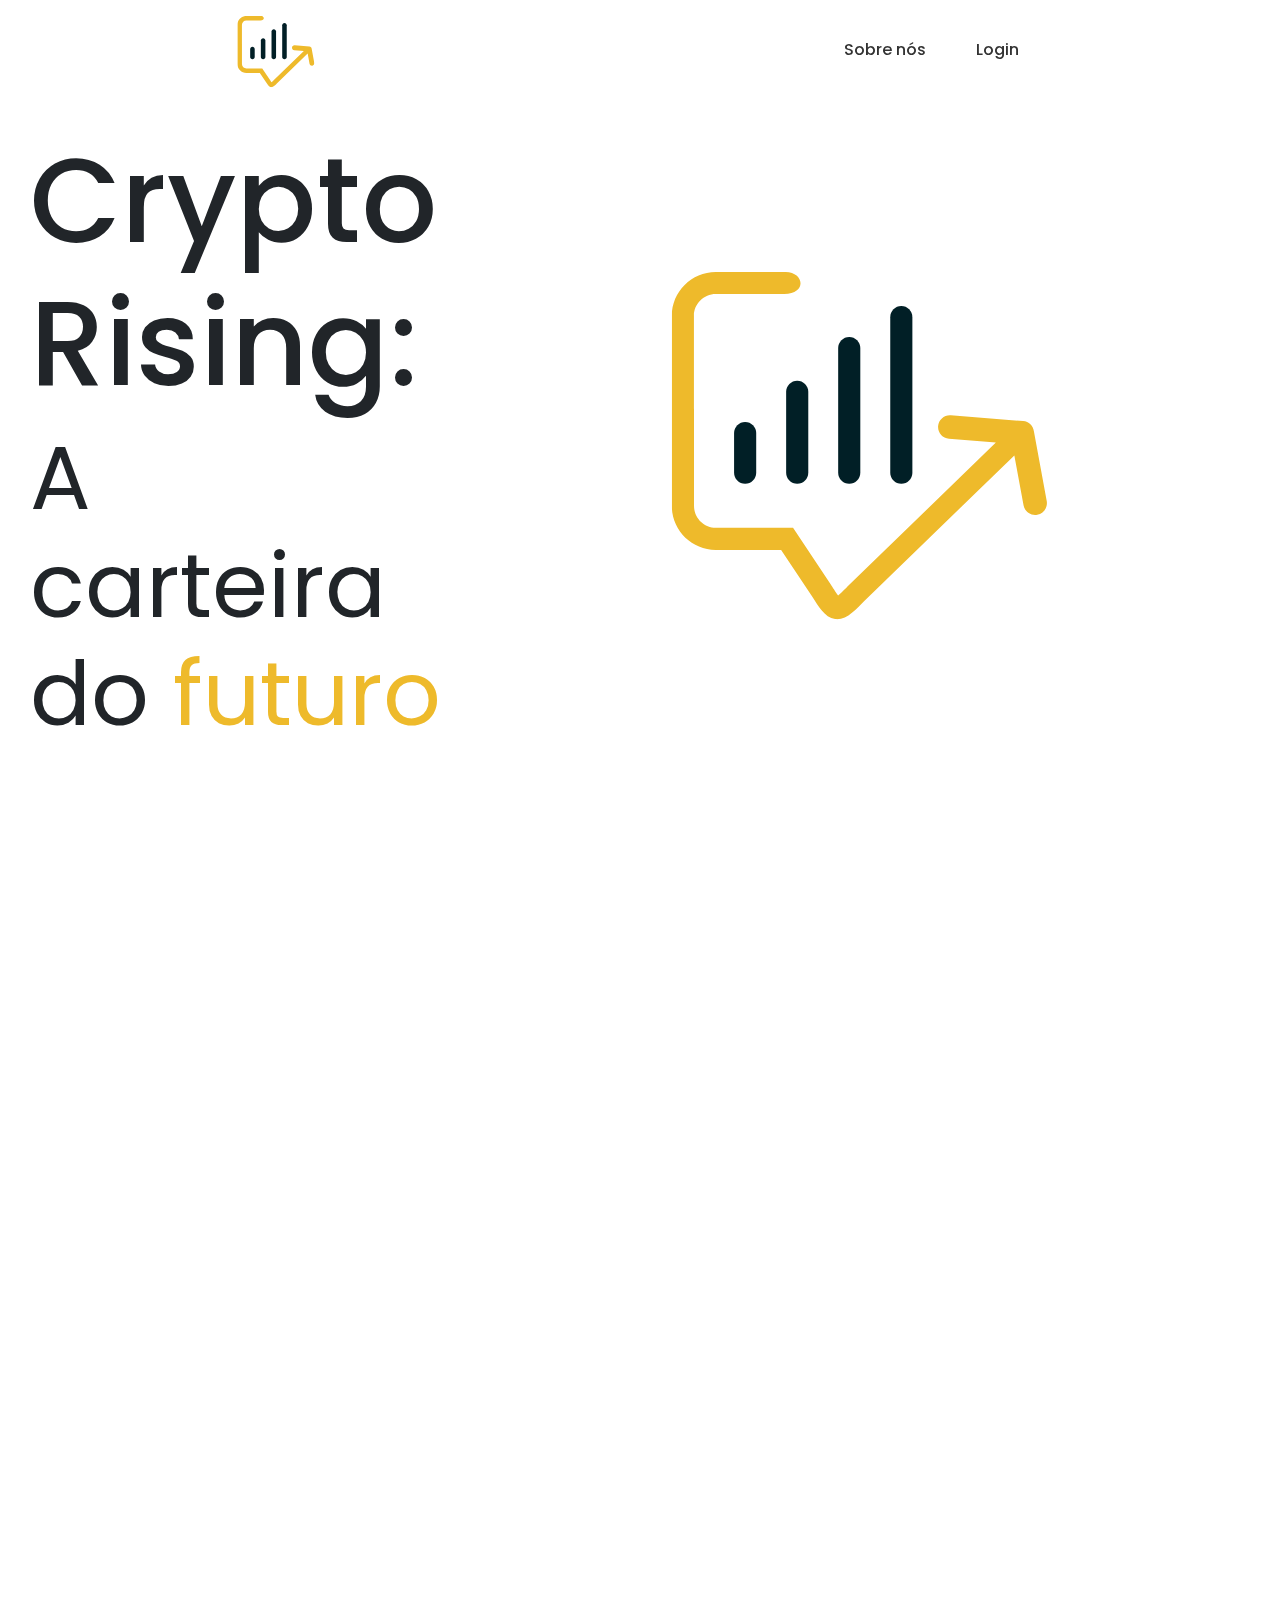
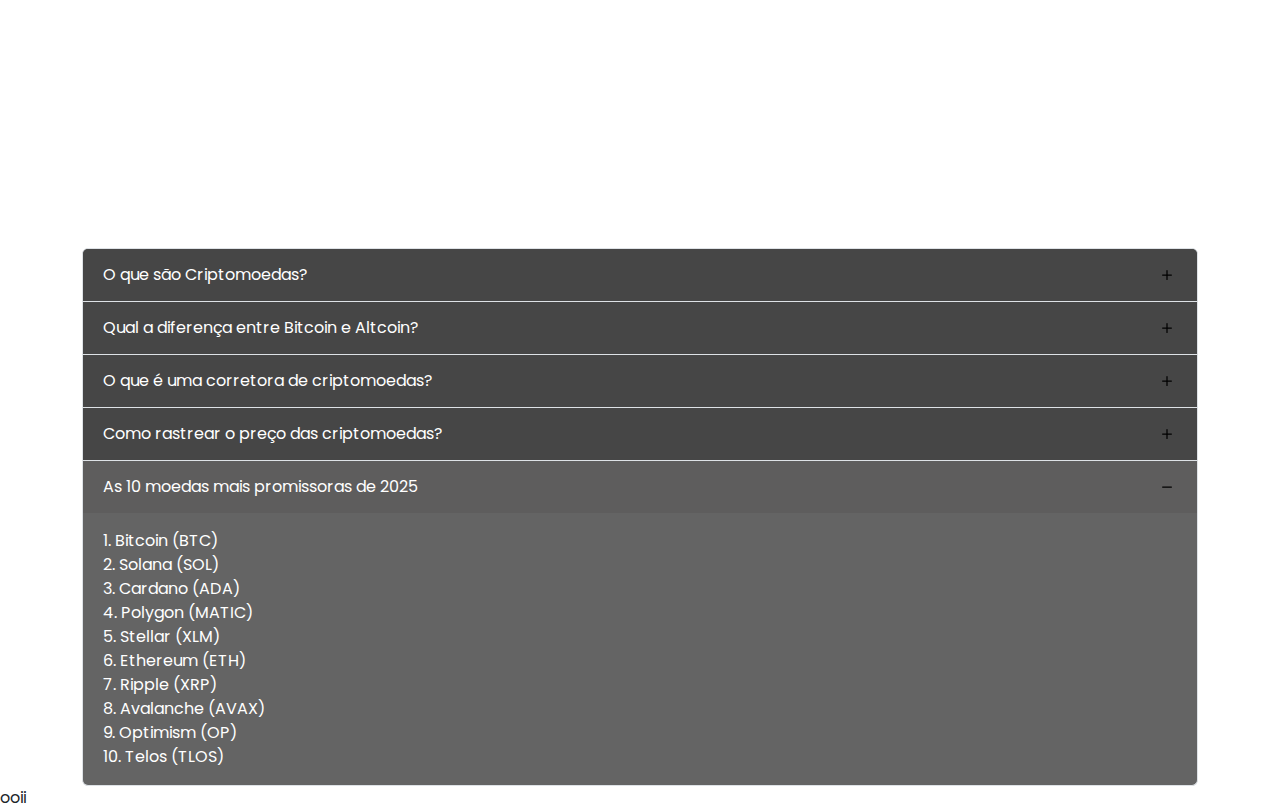
==== commit 1ce127a6: "commit" ====
--- a/index.html
+++ b/index.html
@@ -15,14 +15,15 @@
 </head>
 
 <body>
+  <div class="fundo-1">
   <div class="wrapper">
     <nav class="nav">
         <div class="nav-logo">
-            <img src="/src/images/header/Logo.svg" alt="Logo">
+            <img src="/src/images/pprinc/logo.svg" alt="Logo">
         </div>
         <div class="nav-menu" id="menuNavegacao">
             <ul>
-                <li><a href="/index.html" class="link">Início</a></li>
+                <li><a href="/secundarias/sobre/sobre.html" class="link">Sobre nós</a></li>
                 <li><a href="/secundarias/login/login.html" class="link">Login</a></li>
             </ul>
         </div>
@@ -31,46 +32,27 @@
         </div>
     </nav>
   </div>
-<section class="secaoslide">
-  <div class="slider">
-    <div class="list">
-        <div class="item">
-            <img src="/src/images/slide/carrossel tcc 1.png" alt="Imagem 1">
-        </div>
-        <div class="item">
-            <img src="/src/images/slide/carrossel tcc 2.png" alt="Imagem 2">
-        </div>
-        <div class="item">
-            <img src="/src/images/slide/carrossel tcc 3.png" alt="Imagem 3">
-        </div>
-        <div class="item">
-            <img src="/src/images/slide/carrossel tcc 4.png" alt="Imagem 4">
-        </div>
-        <div class="item">
-            <img src="/src/images/slide/carrossel tcc 5.png" alt="Imagem 5">
-        </div>
-        <div class="item">
-            <img src="/src/images/slide/carrossel tcc 6.png" alt="Imagem 6">
-        </div>
+<section class="primeiro">
+
+    <div class="texto-d">
+      <h1>
+        Crypto Rising:
+        <h2>
+          A carteira do <span class="futuro">futuro</span>
+        </h2>
+      </div>
+    </h1>
+  
+    <div class="img-e">
+      <img src="/src/images/pprinc/logo.svg" alt="imagem-esquerda" class="imagem-esquerda">
     </div>
-    <div class="buttons">
-        <button id="prev"><</button>
-        <button id="next">></button>
-    </div>
-    <ul class="dots">
-        <li class="active"></li>
-        <li></li>
-        <li></li>
-        <li></li>
-        <li></li>
-        <li></li>
-    </ul>
+</section>
 </div>
-</div>
-</section>
+<div class="fundo-2">
 <section  class="oqe">
   
 </section>
+</div>
 <div class="container mt-5" id="containerpai">
 <div class="accordion" id="accordionExemplo">
   <!-- Accordion 1 -->
--- a/paginainicial.css
+++ b/paginainicial.css
@@ -15,7 +15,6 @@
 }
 
 .wrapper {
-  margin-top: 10px;
   display: flex;
   justify-content: center;
   align-items: center;
@@ -31,11 +30,11 @@
   height: 100px;
   line-height: 100px;
   z-index: 100;
-  background-color: #025e73;
+  background-color: transparent;
 }
 
 .nav-logo img {
-  width: 100px;
+  width: 80px;
 }
 
 .nav-menu {
@@ -54,14 +53,15 @@
 .nav-menu ul li .link {
   text-decoration: none;
   font-weight: 500;
-  color: #fff;
+  color: #333;
   padding-bottom: 15px;
   margin: 0 25px;
 }
 
 .link:hover,
 .active {
-  border-bottom: 2px solid #fff;
+  transition: ease-in;
+  border-bottom: 2px solid #333;
 }
 
 .nav-menu-btn {
@@ -174,6 +174,46 @@
   background-image: url("data:image/svg+xml,%3Csvg xmlns='http://www.w3.org/2000/svg' width='16' height='16' fill='currentColor' class='bi bi-dash' viewBox='0 0 16 16'%3E%3Cpath d='M4 8a.5.5 0 0 1 .5-.5h7a.5.5 0 0 1 0 1h-7A.5.5 0 0 1 4 8z'/%3E%3C/svg%3E");
 }
 
+.fundo-1{
+  height: 100vh;
+  background: url(/src/images/pprinc/fundo1.svg);
+}
+.primeiro{
+  display: flex;
+  align-items: center;
+  padding: 30px;
+}
+.texto-d{
+  font-family: 'Poppins';
+  width: 50%;
+  height: auto; 
+}
+.texto-d h1{
+  font-size: 119px;
+  font:bold;
+}
+.texto-d h2{
+  font-family: "Poppins", sans-serif;
+  font-weight: 400;
+  font-style: normal;
+  font-size: 90px;
+}
+.futuro{
+  color: #eeba2b;
+}
+.img-e{
+display: flex;
+justify-content: center;
+}
+
+.img-e img{
+  width: 50%;
+  height: 50%;
+}
+.fundo-2{
+  height: 100vh;
+  background: url(/src/images/pprinc/fundo2.svg);
+}
 /* Media Queries */
 @media (min-width: 768px) and (max-width: 1023px) {
   .slider {
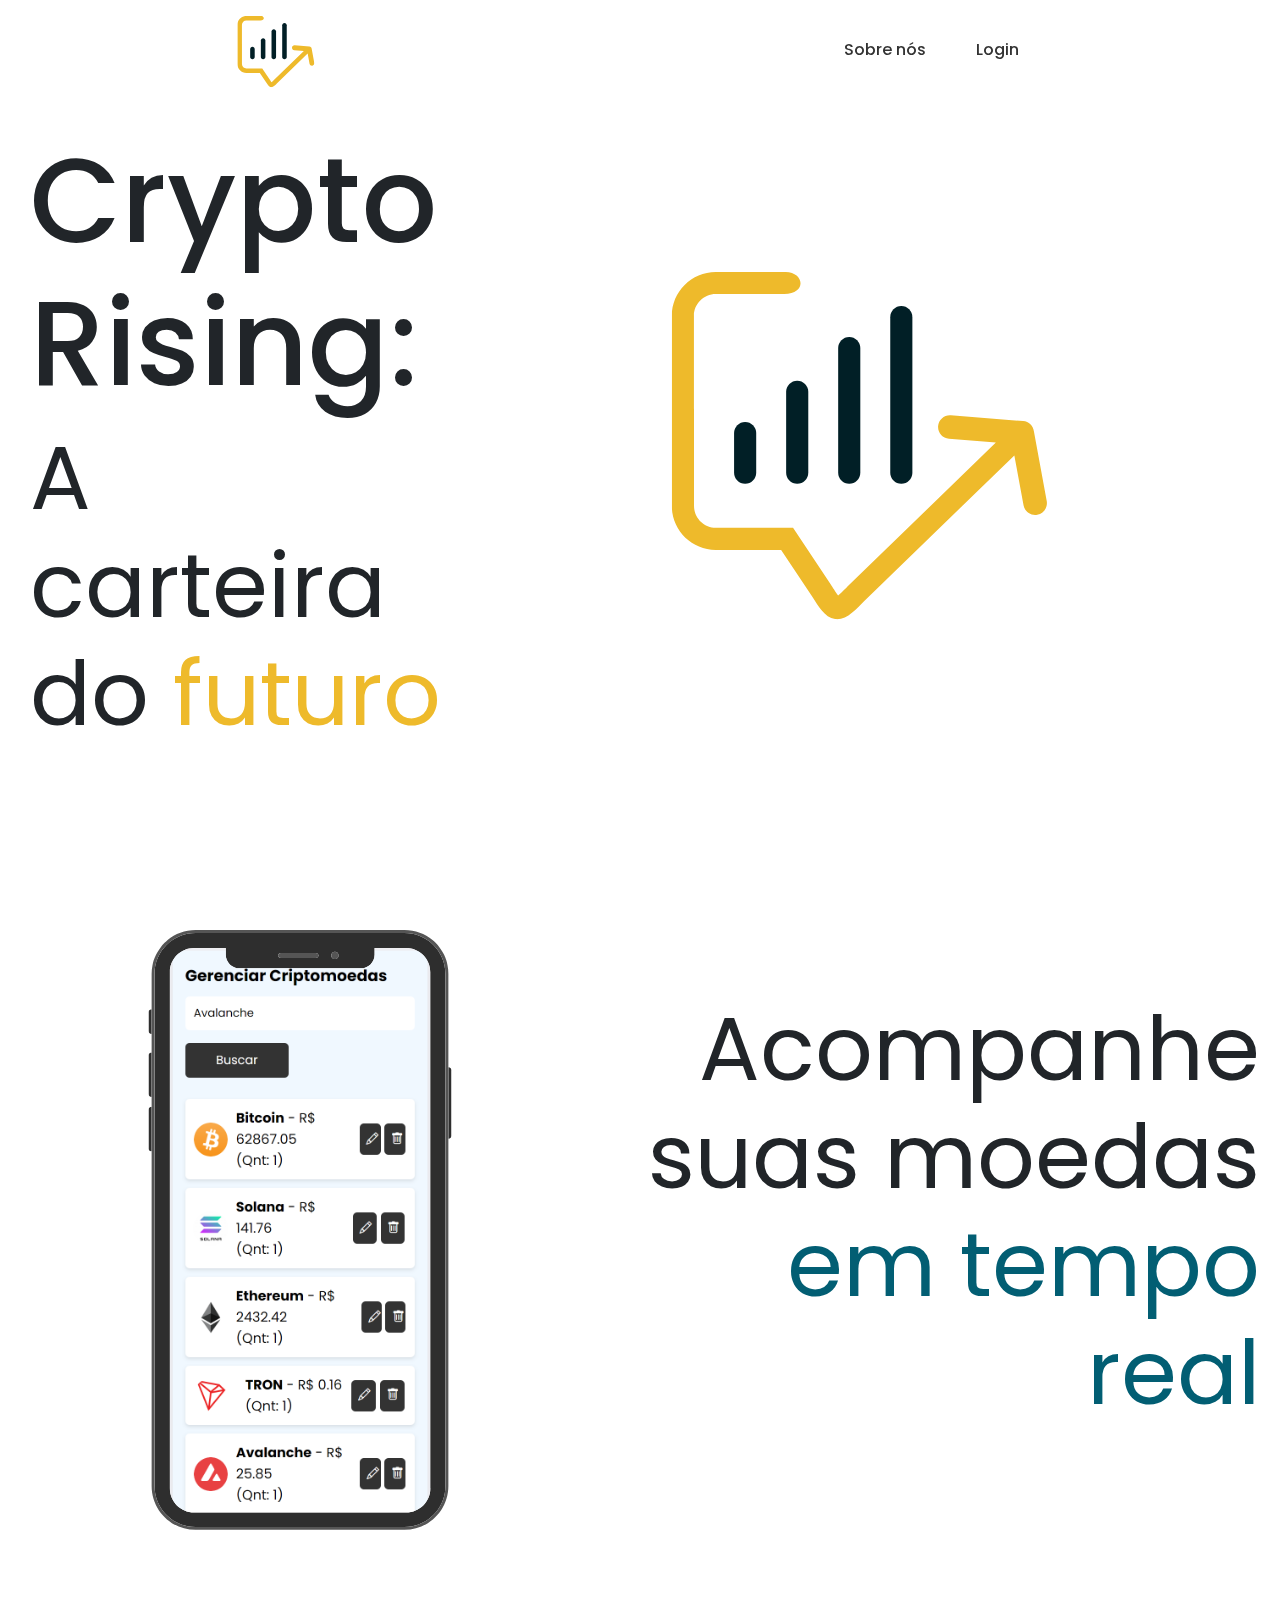
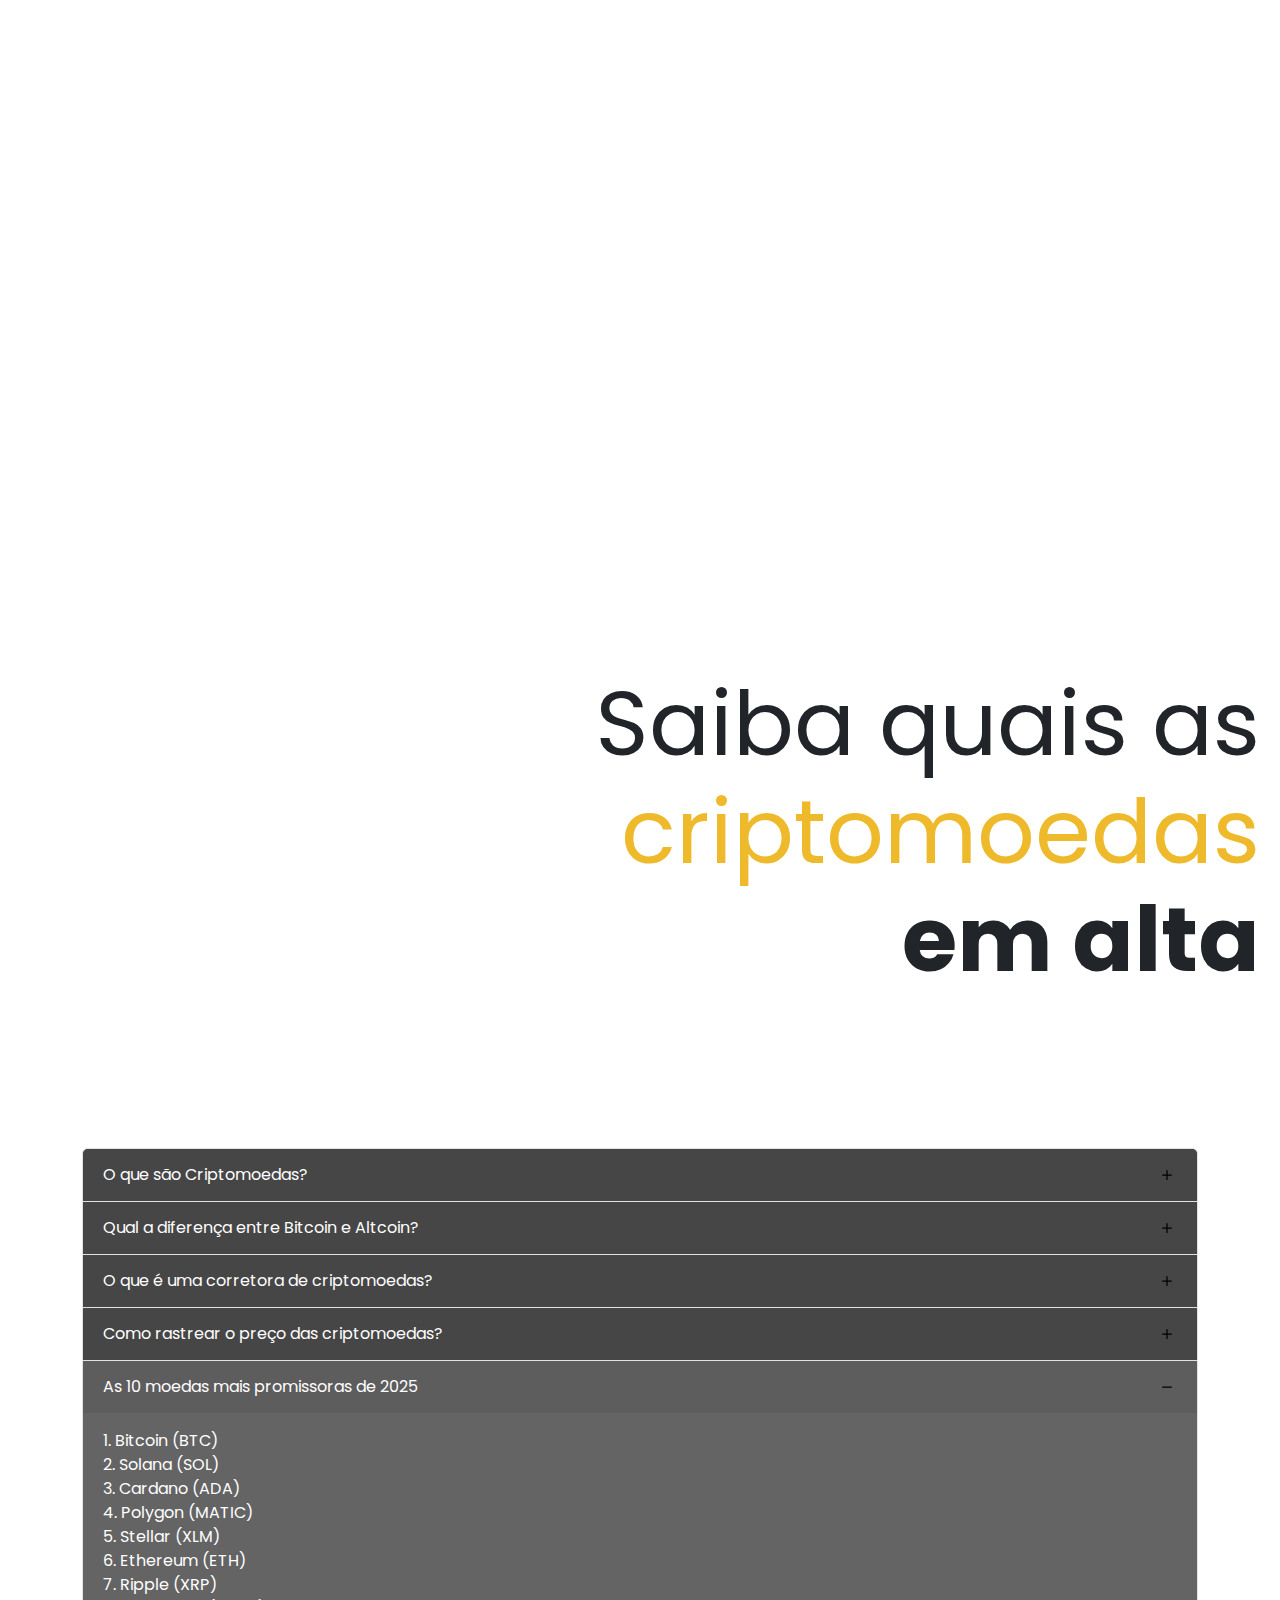
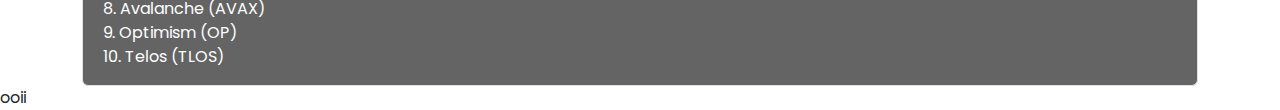
==== commit e1902557: "cocommit" ====
--- a/index.html
+++ b/index.html
@@ -49,8 +49,25 @@
 </section>
 </div>
 <div class="fundo-2">
-<section  class="oqe">
-  
+<section  class="acomp">
+  <div class="img-d">
+    <img src="src/images/pprinc/celular.svg" alt="imagemcelular" class="imagemcelular">
+  </div>
+  <div class="texto2">
+    <h1 class="acompanhe">
+      Acompanhe <br> suas moedas <br> <span class="azul"> em tempo real</span>
+    </h1>
+    </div>
+  </div>
+</section>
+</div>
+<div class="fundo-3">
+<section class="saiba">
+  <div class="texto3">
+    <h1 class="saibaquais">
+      Saiba quais as <br><span class="amarelo"> criptomoedas </span> <br><strong> em alta</strong>
+    </h1>
+  </div>
 </section>
 </div>
 <div class="container mt-5" id="containerpai">
--- a/paginainicial.css
+++ b/paginainicial.css
@@ -213,6 +213,62 @@
 .fundo-2{
   height: 100vh;
   background: url(/src/images/pprinc/fundo2.svg);
+}
+.acomp{
+  display: flex;
+  align-items: center;
+}
+.img-d img{
+  margin-top: 30px;
+  width: 600px;
+  height: 50%;
+}
+.texto2{
+  display: flex;
+  width: 70%;
+  justify-content: end;
+  padding: 20px;
+}
+.acompanhe{
+  
+  text-align: end;
+  font-family: 'Poppins';
+  height: auto; 
+  font-family: "Poppins", sans-serif;
+  font-weight: 400;
+  font-style: normal;
+  font-size: 90px;
+}
+.azul{
+  color: #025e73;
+}
+.saiba{
+  display: flex;
+  align-items: center;
+  justify-content: end;
+}
+.fundo-3{
+  height: 100vh;
+  background: url(/src/images/pprinc/fundo3.svg);
+}
+.texto3{
+  display: flex;
+  justify-content: end;
+  padding: 20px;
+  width: auto;
+  margin-top: 50vh;
+}
+.saibaquais{
+  text-align: end;
+  font-family: 'Poppins';
+  height: auto; 
+  font-family: "Poppins", sans-serif;
+  font-weight: 400;
+  font-style: normal;
+  font-size: 90px;
+}
+.amarelo{
+  color: #eeba2b;
 }
 /* Media Queries */
 @media (min-width: 768px) and (max-width: 1023px) {
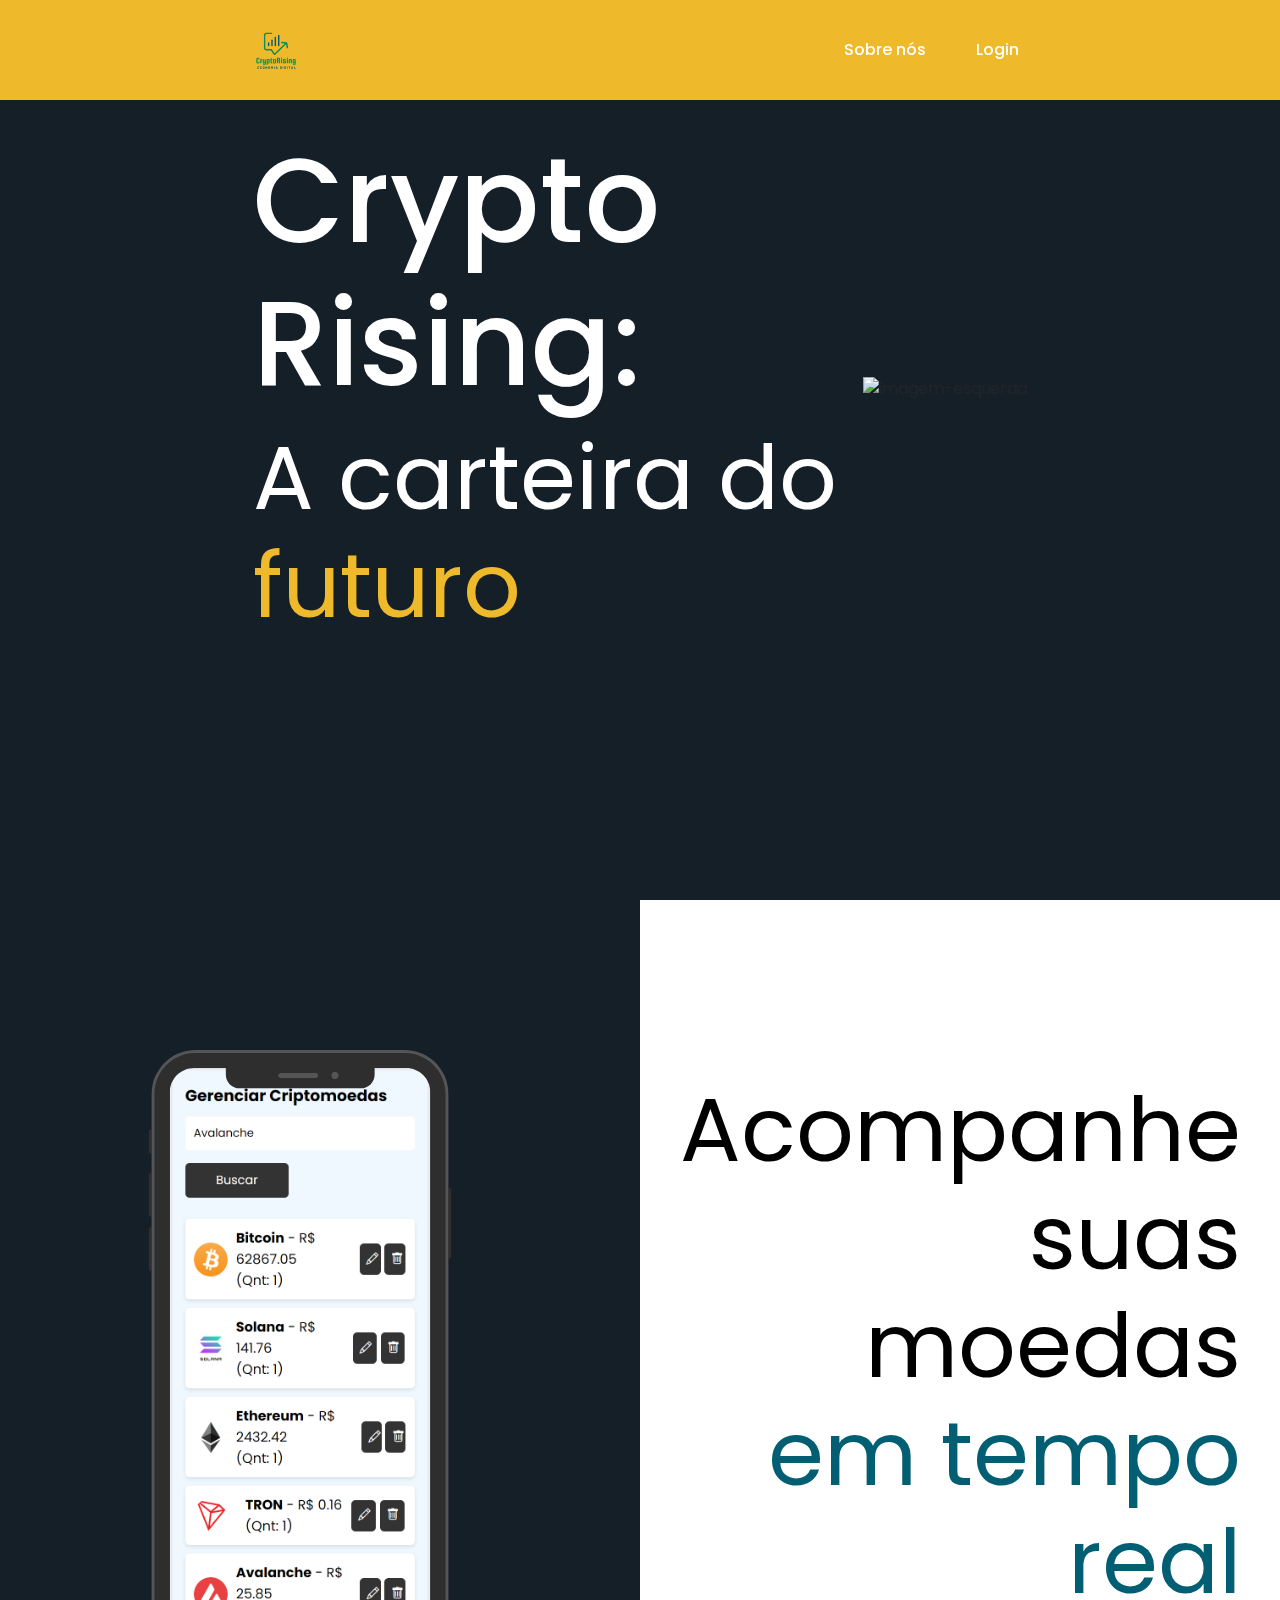
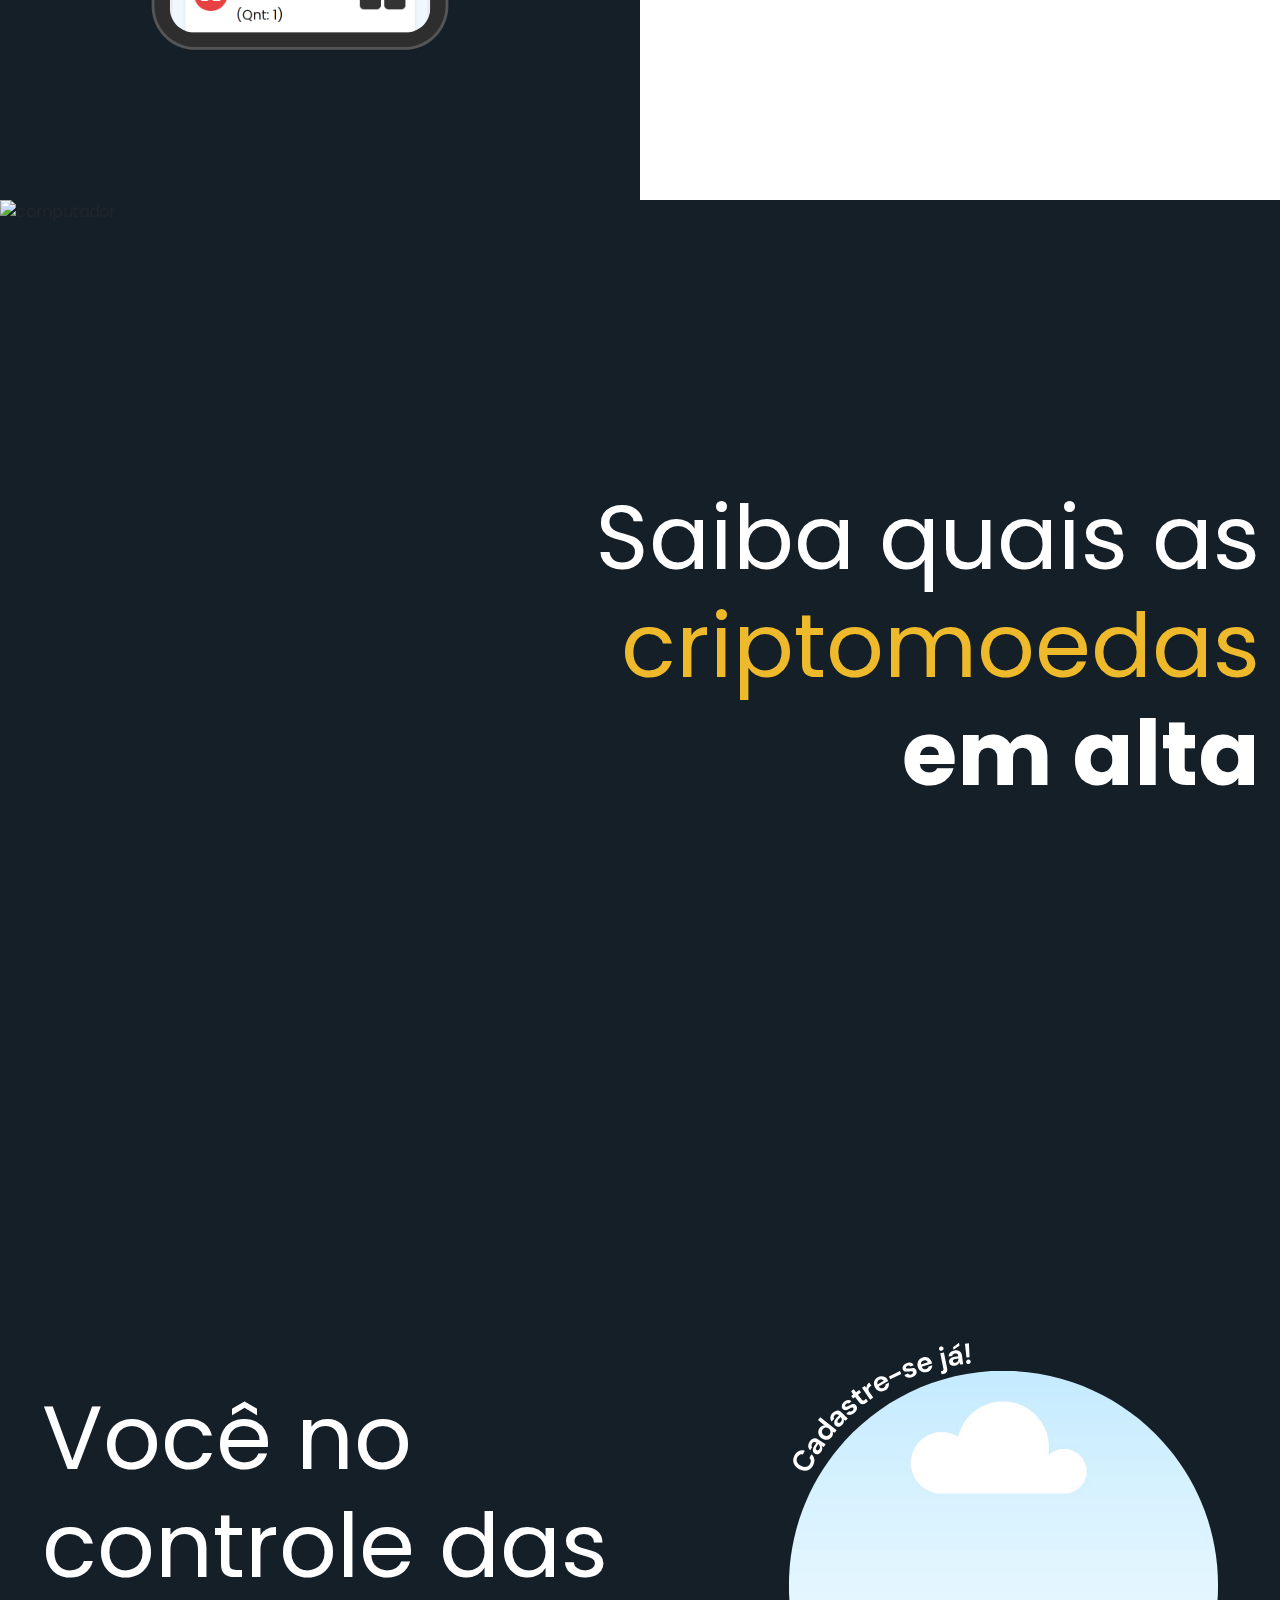
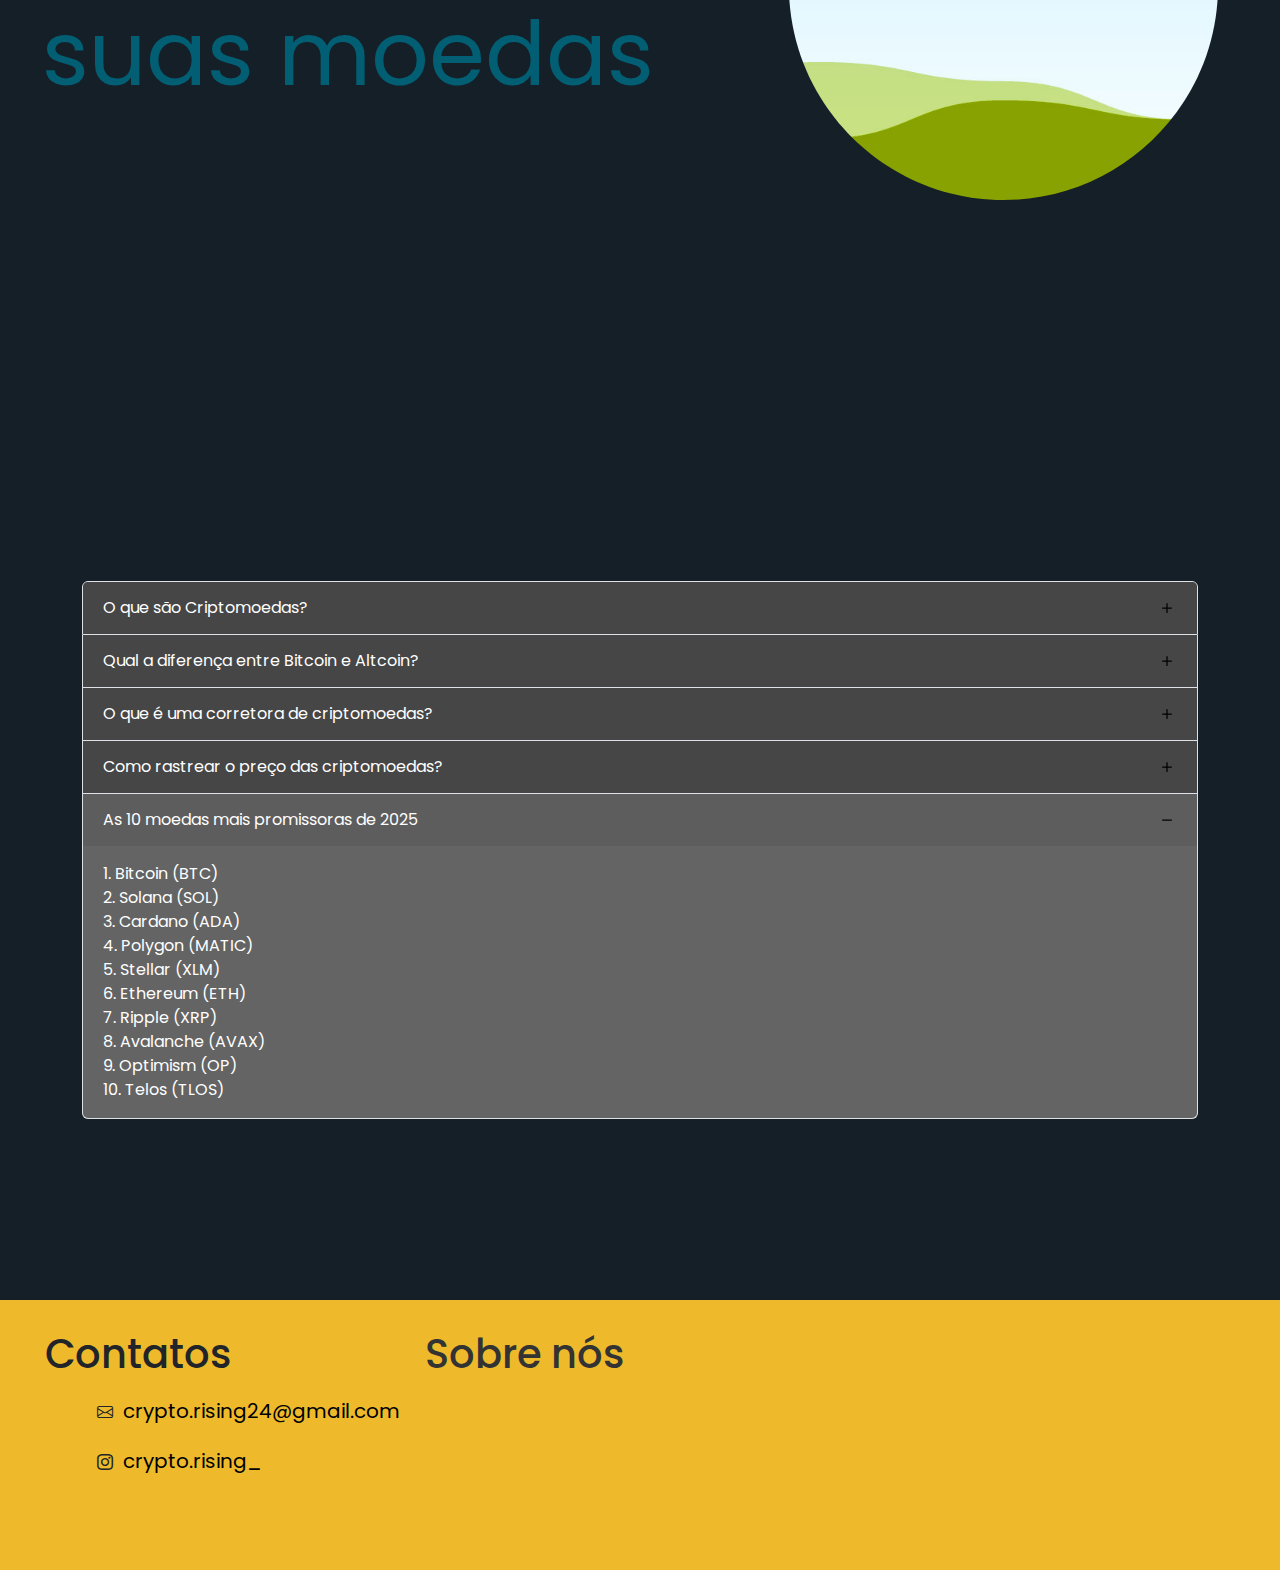
==== commit e98cad60: "terminando design pagina principal" ====
--- a/index.html
+++ b/index.html
@@ -19,7 +19,7 @@
   <div class="wrapper">
     <nav class="nav">
         <div class="nav-logo">
-            <img src="/src/images/pprinc/logo.svg" alt="Logo">
+            <img src="/src/images/pprinc/logosite.svg" alt="Logo">
         </div>
         <div class="nav-menu" id="menuNavegacao">
             <ul>
@@ -44,7 +44,7 @@
     </h1>
   
     <div class="img-e">
-      <img src="/src/images/pprinc/logo.svg" alt="imagem-esquerda" class="imagem-esquerda">
+      <img src="/src/images/pprinc/celularvoando.svg" alt="imagem-esquerda" class="imagem-esquerda">
     </div>
 </section>
 </div>
@@ -53,16 +53,21 @@
   <div class="img-d">
     <img src="src/images/pprinc/celular.svg" alt="imagemcelular" class="imagemcelular">
   </div>
+  <div class="acompp">
   <div class="texto2">
     <h1 class="acompanhe">
-      Acompanhe <br> suas moedas <br> <span class="azul"> em tempo real</span>
+      Acompanhe <br> suas moedas <br> <span class="azul"> em tempo <br> real</span>
     </h1>
     </div>
+  </div>
   </div>
 </section>
 </div>
 <div class="fundo-3">
 <section class="saiba">
+  <div class="img3">
+    <img src="/src/images/pprinc/computador.svg" alt="computador" class="computador">
+  </div>
   <div class="texto3">
     <h1 class="saibaquais">
       Saiba quais as <br><span class="amarelo"> criptomoedas </span> <br><strong> em alta</strong>
@@ -70,7 +75,21 @@
   </div>
 </section>
 </div>
-<div class="container mt-5" id="containerpai">
+<div class="fundo-4">
+  <section class="controle">
+    <div class="texto4">
+      <h1 class="vccontrole">
+        Você no <br> controle das<br><span class="azul">suas moedas </span>
+      </h1>
+    </div>
+    <div class="img4">
+      <img src="/src/images/pprinc/cadastre.svg" alt="cadastreseja" class="imgcad4">
+    </div>
+  </section>
+</div>
+<div class="fundo-5">
+<div class="perguntas">
+<div class="container" id="containerpai">
 <div class="accordion" id="accordionExemplo">
   <!-- Accordion 1 -->
   <div class="accordion-item">
@@ -166,9 +185,35 @@
 </div>
 </div>
 </div>
-
-
-<div class="rectangle-5">ooii</div>
+</div>
+</div>
+<div class="fundo-6">
+<section class="footer">
+  <div class="divs">
+  <div class="contatos">
+  <h1>
+    Contatos
+  </h1>
+  <ul class="listcontat">
+    <li>
+      <i class="bi bi-envelope"></i><a href="">crypto.rising24@gmail.com</a>
+    </li>
+    <li>
+      <i class="bi bi-instagram"></i><a href="">crypto.rising_</a>
+    </li>
+  </ul>
+</div>
+<div class="sobrel">
+  <h1>
+    <a href="/secundarias/sobre/sobre.html">Sobre nós</a>
+  </h1>
+</div>
+</div>
+</section>
+</div>
+
+
+<!-- <div class="rectangle-5">ooii</div> -->
   <script src="paginainicial.js"></script>
   <script src="https://cdn.jsdelivr.net/npm/bootstrap@5.3.3/dist/js/bootstrap.bundle.min.js"
     integrity="sha384-YvpcrYf0tY3lHB60NNkmXc5s9fDVZLESaAA55NDzOxhy9GkcIdslK1eN7N6jIeHz"
--- a/paginainicial.css
+++ b/paginainicial.css
@@ -16,6 +16,7 @@
 
 .wrapper {
   display: flex;
+  background-color: #eeba2b;
   justify-content: center;
   align-items: center;
   min-height: 100px;
@@ -53,7 +54,7 @@
 .nav-menu ul li .link {
   text-decoration: none;
   font-weight: 500;
-  color: #333;
+  color: #fff;
   padding-bottom: 15px;
   margin: 0 25px;
 }
@@ -176,15 +177,17 @@
 
 .fundo-1{
   height: 100vh;
-  background: url(/src/images/pprinc/fundo1.svg);
+  background-color: #151f28;
 }
 .primeiro{
   display: flex;
   align-items: center;
+  justify-content: center;
   padding: 30px;
 }
 .texto-d{
   font-family: 'Poppins';
+  color: #fff;
   width: 50%;
   height: auto; 
 }
@@ -207,31 +210,78 @@
 }
 
 .img-e img{
-  width: 50%;
+  width:100%;
   height: 50%;
 }
 .fundo-2{
   height: 100vh;
-  background: url(/src/images/pprinc/fundo2.svg);
+  background-color: #151f28;
 }
 .acomp{
   display: flex;
   align-items: center;
+  padding: 0;
+  height: 100%;
+  justify-content: space-between;
 }
 .img-d img{
-  margin-top: 30px;
   width: 600px;
   height: 50%;
 }
 .texto2{
   display: flex;
-  width: 70%;
-  justify-content: end;
+  justify-content: center;
+  align-items: center;
+  height: 100%;
+}
+.acompanhe{
+  color: #000;
+  text-align: end;
+ 
+  font-family: 'Poppins';
+  font-family: "Poppins", sans-serif;
+  font-weight: 400;
+  font-style: normal;
+  padding: 40px;
+  font-size: 90px;
+}
+.acompp{
+  width: 50%;
+  justify-content: center;
+  align-self: stretch;
+  background-color: #fff;
+}
+.azul{
+  color: #025e73;
+}
+.saiba{
+  display: flex;
+  align-items: center;
+  justify-content: space-between;
+}
+.fundo-3{
+  height: 100vh;
+  background-color: #151f28;
+}
+.img3{
+  display: flex;
+  align-self: stretch;
+  height: 100%;
+  justify-content: start;
+}
+.img3 img{
+  height: 100vh;
+}
+.texto3{
+  display: flex;
+  align-items: center;
+  justify-content: center;
   padding: 20px;
-}
-.acompanhe{
-  
+  width: auto;
+}
+.saibaquais{
   text-align: end;
+  color: #fff;
   font-family: 'Poppins';
   height: auto; 
   font-family: "Poppins", sans-serif;
@@ -239,27 +289,22 @@
   font-style: normal;
   font-size: 90px;
 }
-.azul{
-  color: #025e73;
-}
-.saiba{
-  display: flex;
-  align-items: center;
-  justify-content: end;
-}
-.fundo-3{
-  height: 100vh;
-  background: url(/src/images/pprinc/fundo3.svg);
-}
-.texto3{
-  display: flex;
-  justify-content: end;
-  padding: 20px;
-  width: auto;
-  margin-top: 50vh;
-}
-.saibaquais{
-  text-align: end;
+.amarelo{
+  color: #eeba2b;
+}
+.fundo-4{
+  background-color: #151f28;
+  height: 100vh;
+}
+.controle{
+  height: 100%;
+  display: flex;
+  justify-content: space-around;
+  align-items: center;
+}
+.vccontrole{
+  text-align: start;
+  color: #fff;
   font-family: 'Poppins';
   height: auto; 
   font-family: "Poppins", sans-serif;
@@ -267,8 +312,46 @@
   font-style: normal;
   font-size: 90px;
 }
-.amarelo{
-  color: #eeba2b;
+.fundo-5{
+  background-color: #151f28;
+  height: 100vh;
+}
+.perguntas{
+  display: flex;
+  align-items: center;
+  height: 100%;
+}
+.fundo-6{
+  background-color: #eeba2b;
+  height: 30vh;
+}
+.footer{
+  height: 100%;
+  padding: 30px;
+  display: flex;
+}
+.listcontat{
+  list-style: none;
+}
+.listcontat li{
+  padding: 10px;
+}
+.listcontat a{
+  text-decoration: none;
+  color: #000;
+  font-size: 20px;
+}
+.listcontat i{
+  padding: 10px;
+}
+.sobrel a{
+  text-decoration: none;
+  color: #333;
+}
+.divs{
+  width: 50%;
+  display: flex;
+  justify-content: space-evenly;
 }
 /* Media Queries */
 @media (min-width: 768px) and (max-width: 1023px) {
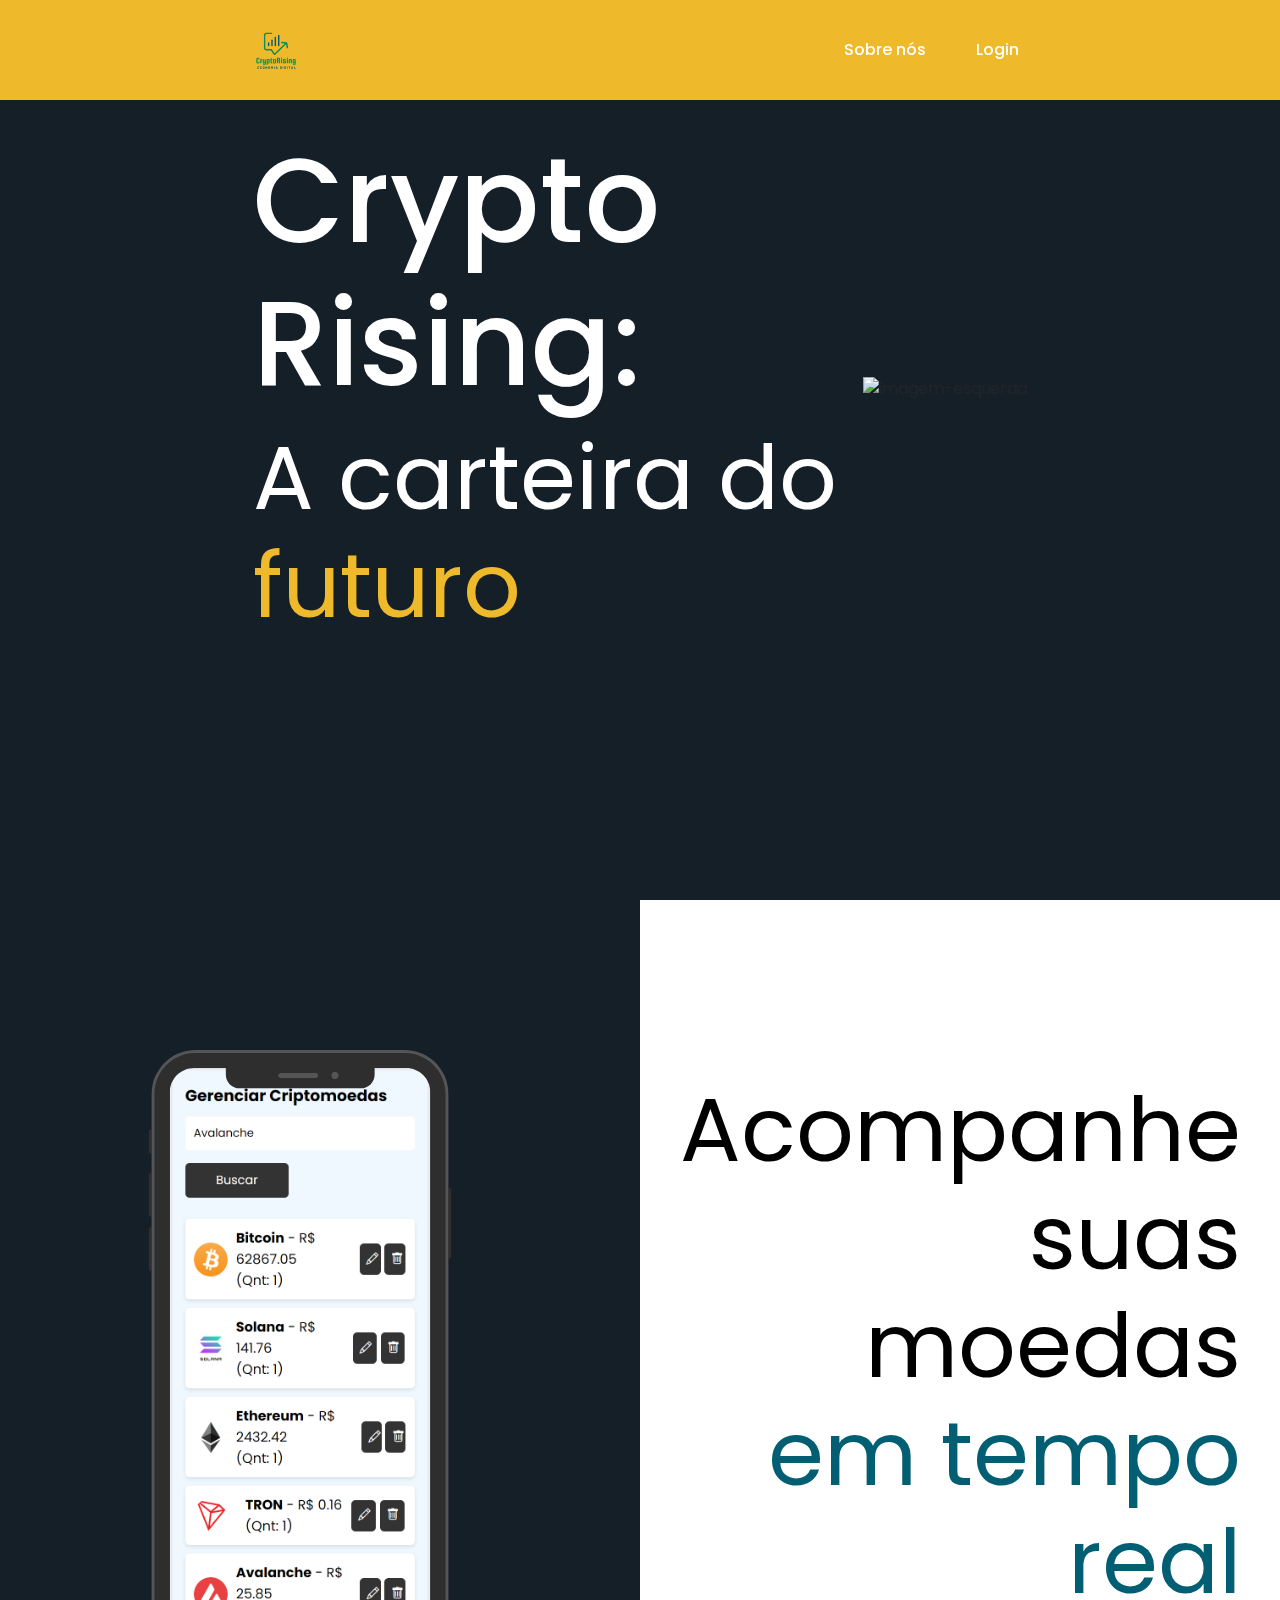
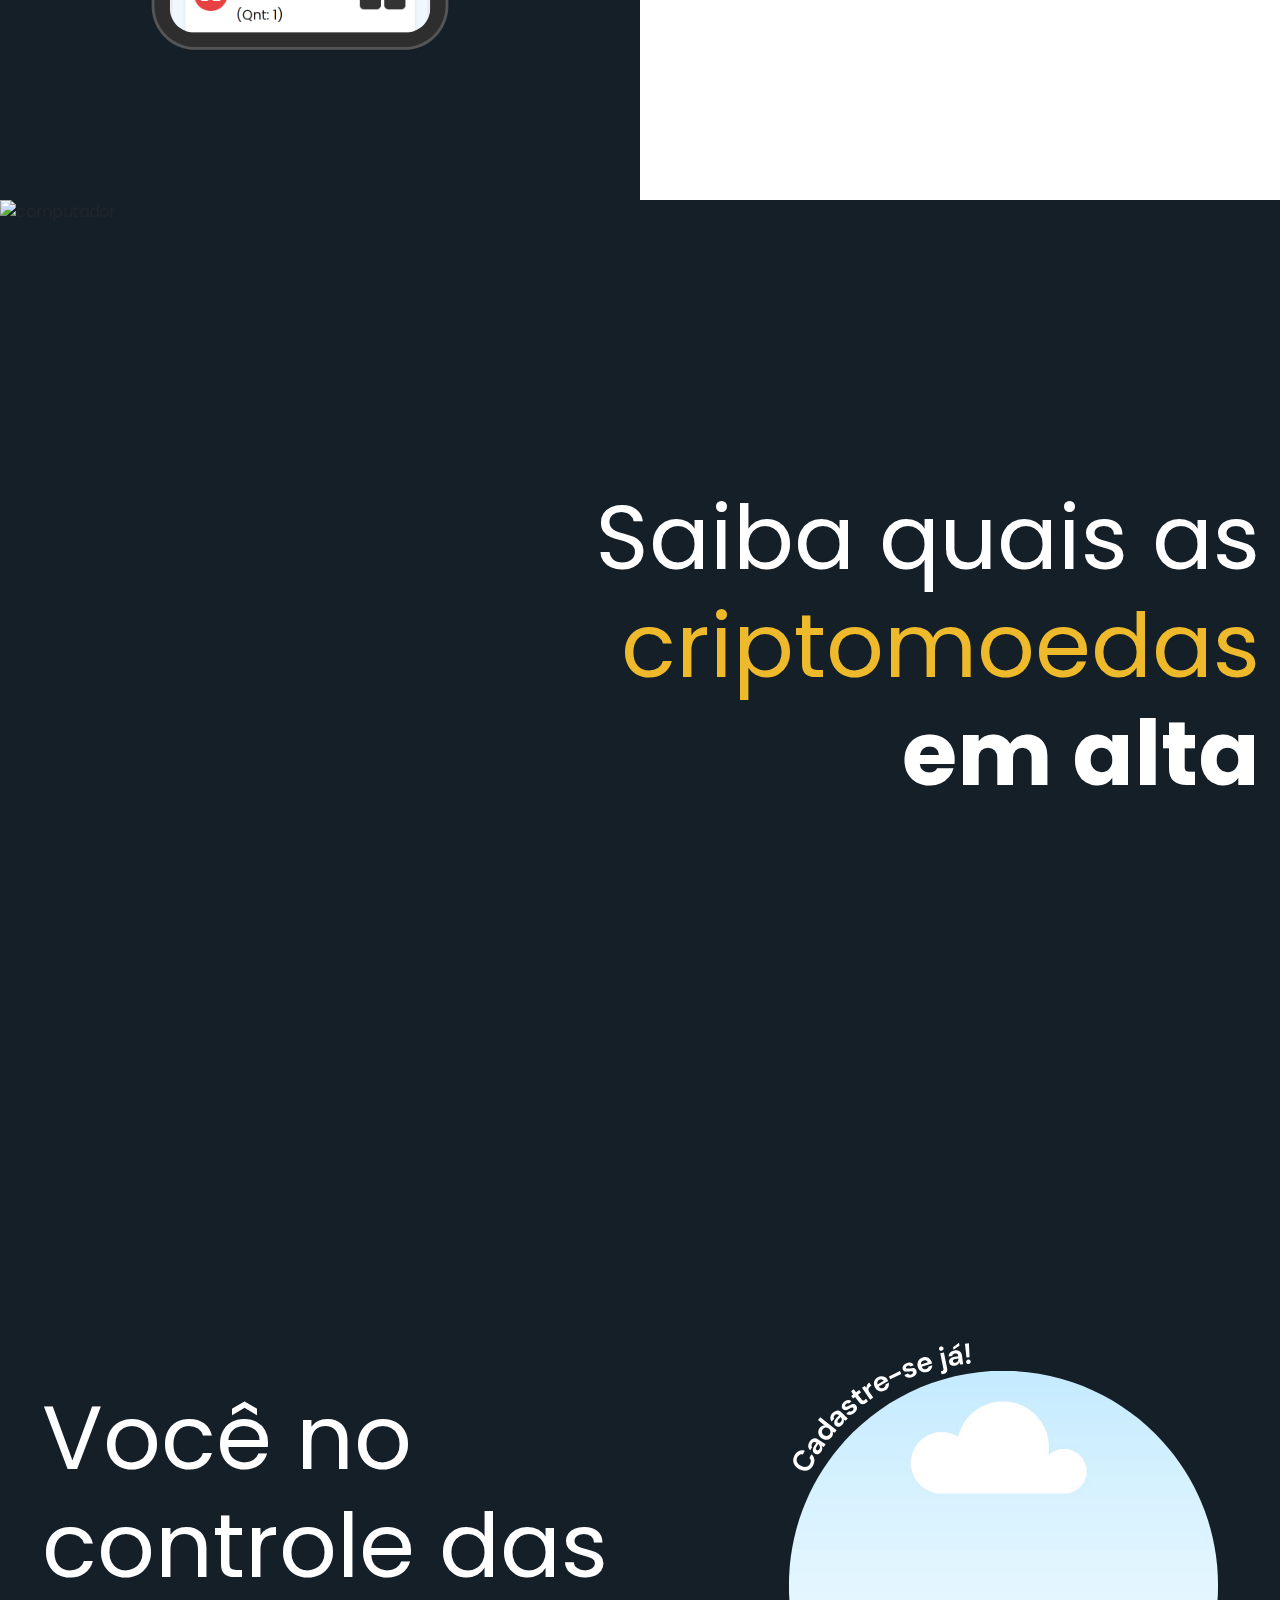
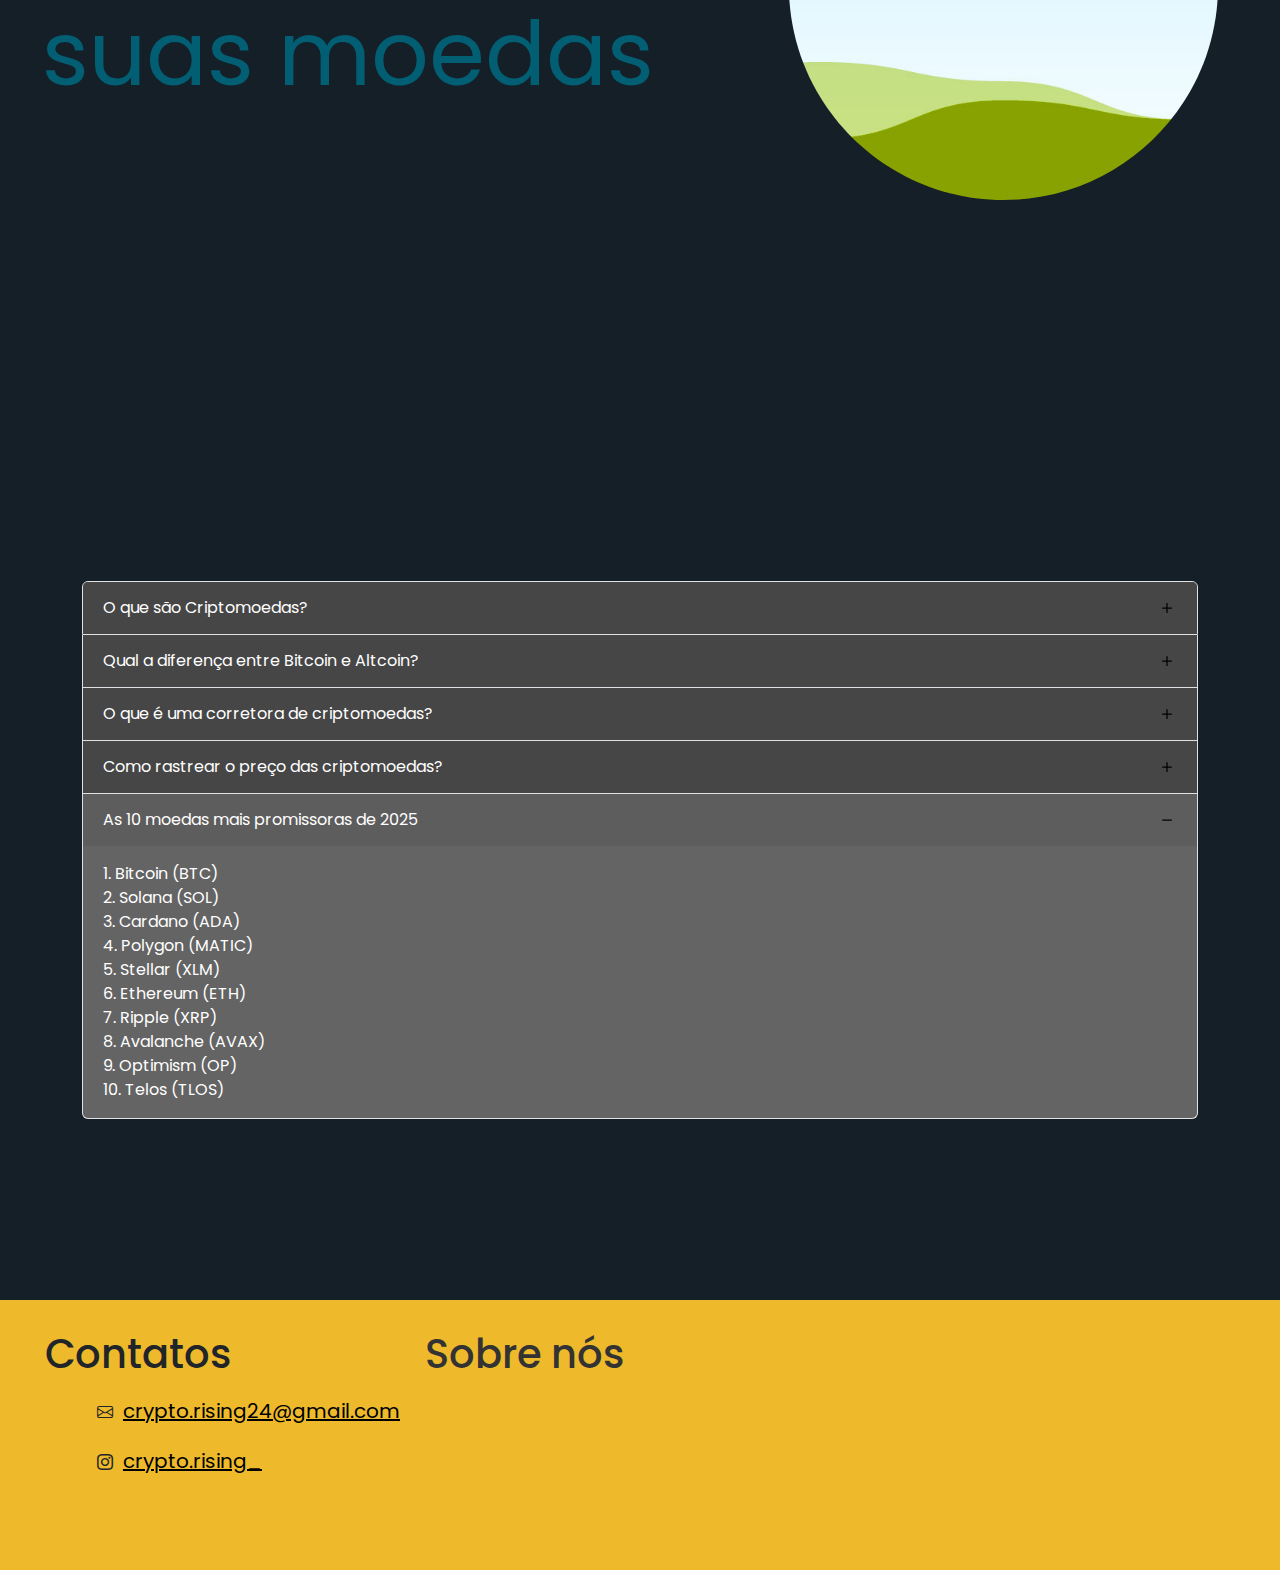
==== commit a9db70ff: "commit" ====
--- a/index.html
+++ b/index.html
@@ -10,7 +10,7 @@
     integrity="sha384-QWTKZyjpPEjISv5WaRU9OFeRpok6YctnYmDr5pNlyT2bRjXh0JMhjY6hW+ALEwIH" crossorigin="anonymous" />
   <link rel="stylesheet" href="https://stackpath.bootstrapcdn.com/font-awesome/4.7.0/css/font-awesome.min.css" />
   <link rel="stylesheet" href="paginainicial.css">
-  <link rel="icon" href="/src/images/header/logosite.svg" type="image/svg+xml" />
+  <link rel="icon" href="/src/images/header/logologin.svg" type="image/svg+xml" />
 
 </head>
 
@@ -196,10 +196,13 @@
   </h1>
   <ul class="listcontat">
     <li>
-      <i class="bi bi-envelope"></i><a href="">crypto.rising24@gmail.com</a>
+      <i class="bi bi-envelope"></i><a
+      href="https://mail.google.com/mail/?view=cm&fs=1&to=crypto.rising24@gmail.com"
+      target="_blank"
+      >crypto.rising24@gmail.com</a>
     </li>
     <li>
-      <i class="bi bi-instagram"></i><a href="">crypto.rising_</a>
+      <i class="bi bi-instagram"></i><a href="https://www.instagram.com/crypto.rising_?igsh=MWZuaXRsZDdjbmp4" target="_blank">crypto.rising_</a>
     </li>
   </ul>
 </div>
--- a/paginainicial.css
+++ b/paginainicial.css
@@ -337,7 +337,8 @@
   padding: 10px;
 }
 .listcontat a{
-  text-decoration: none;
+  text-decoration: underline;
+
   color: #000;
   font-size: 20px;
 }
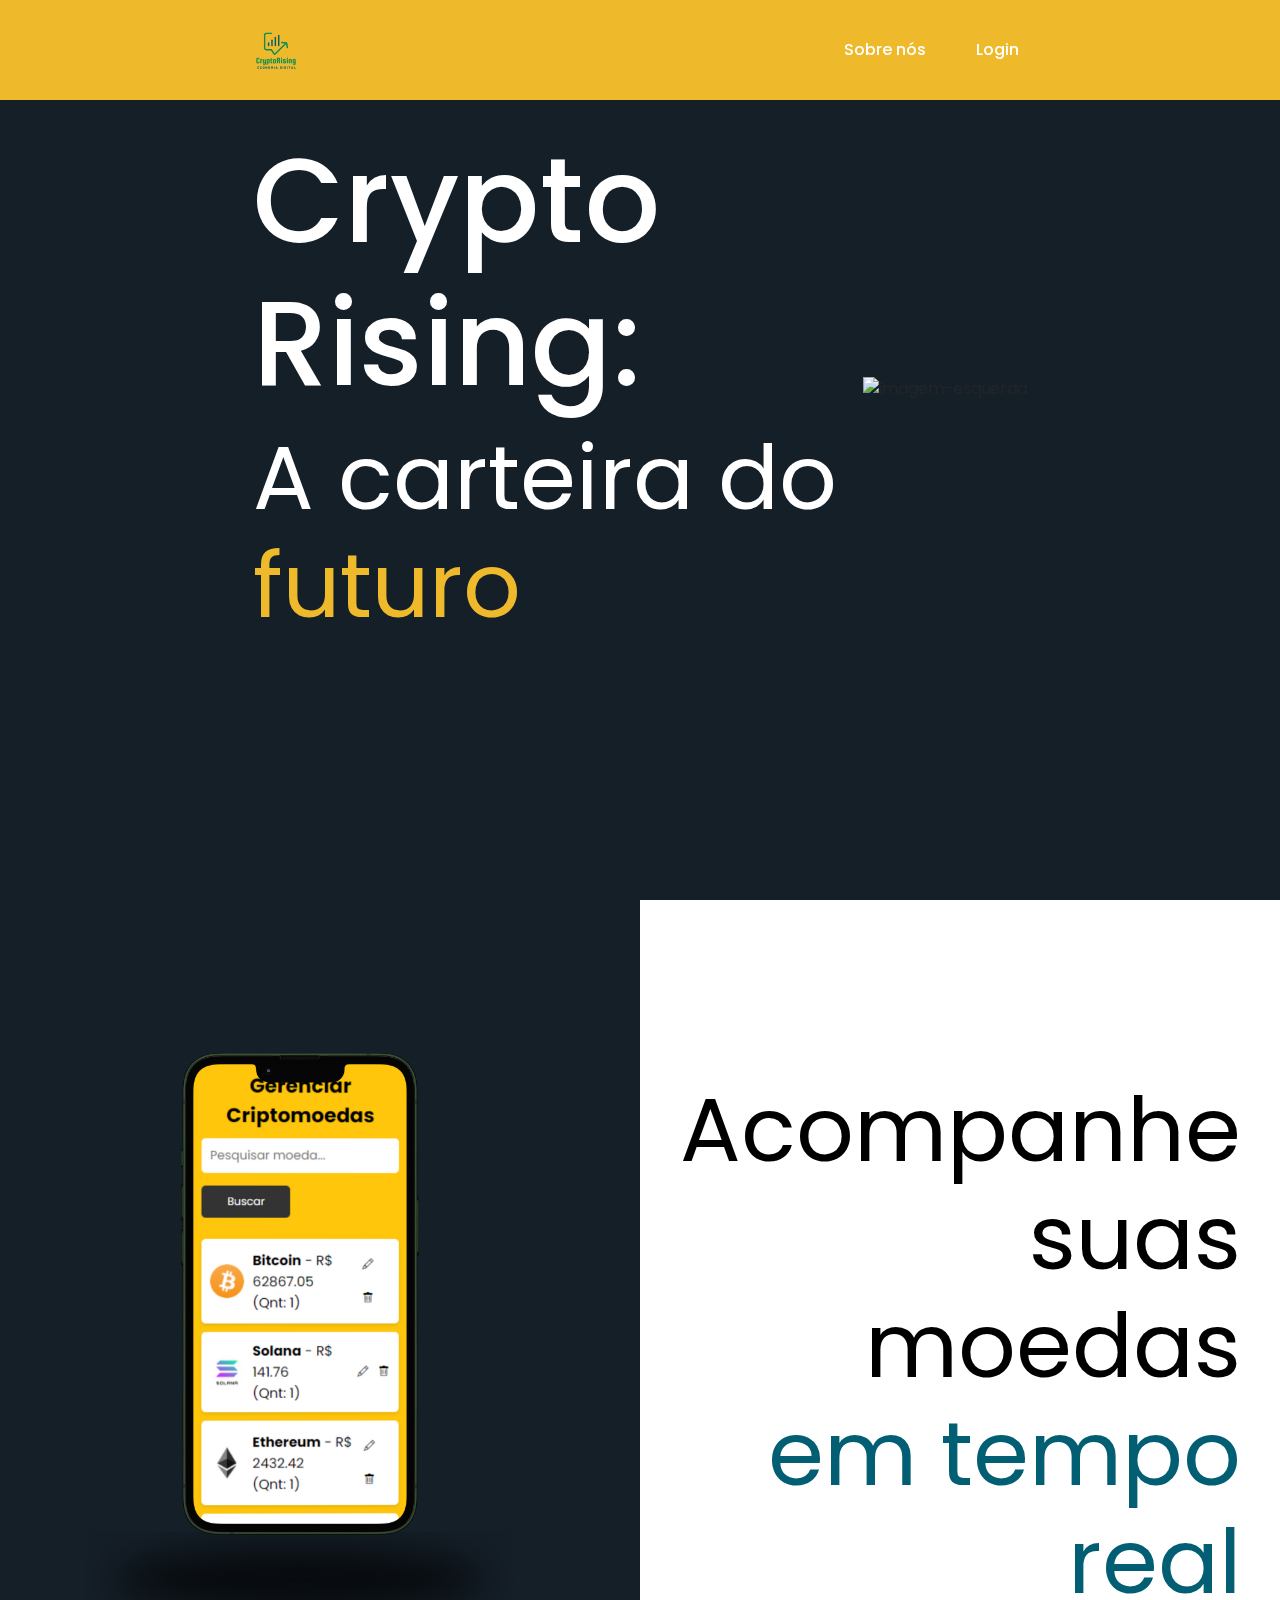
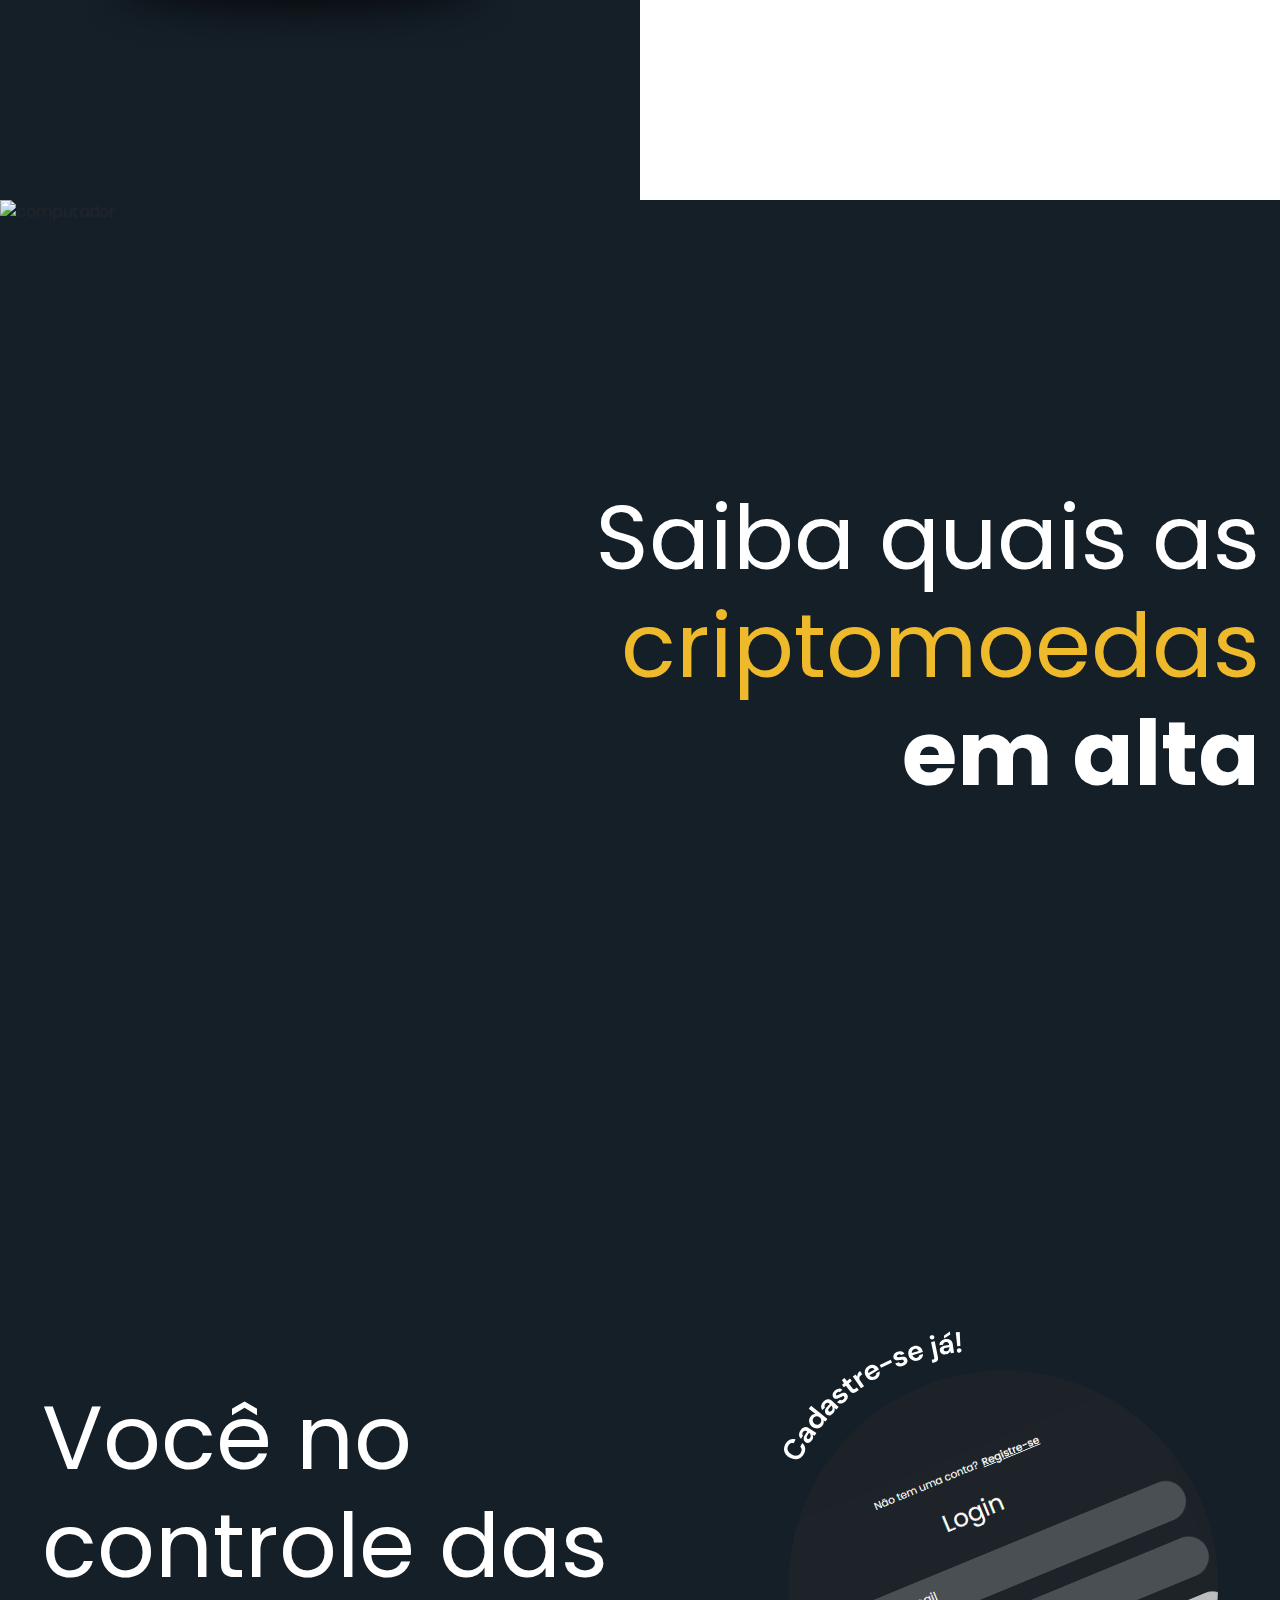
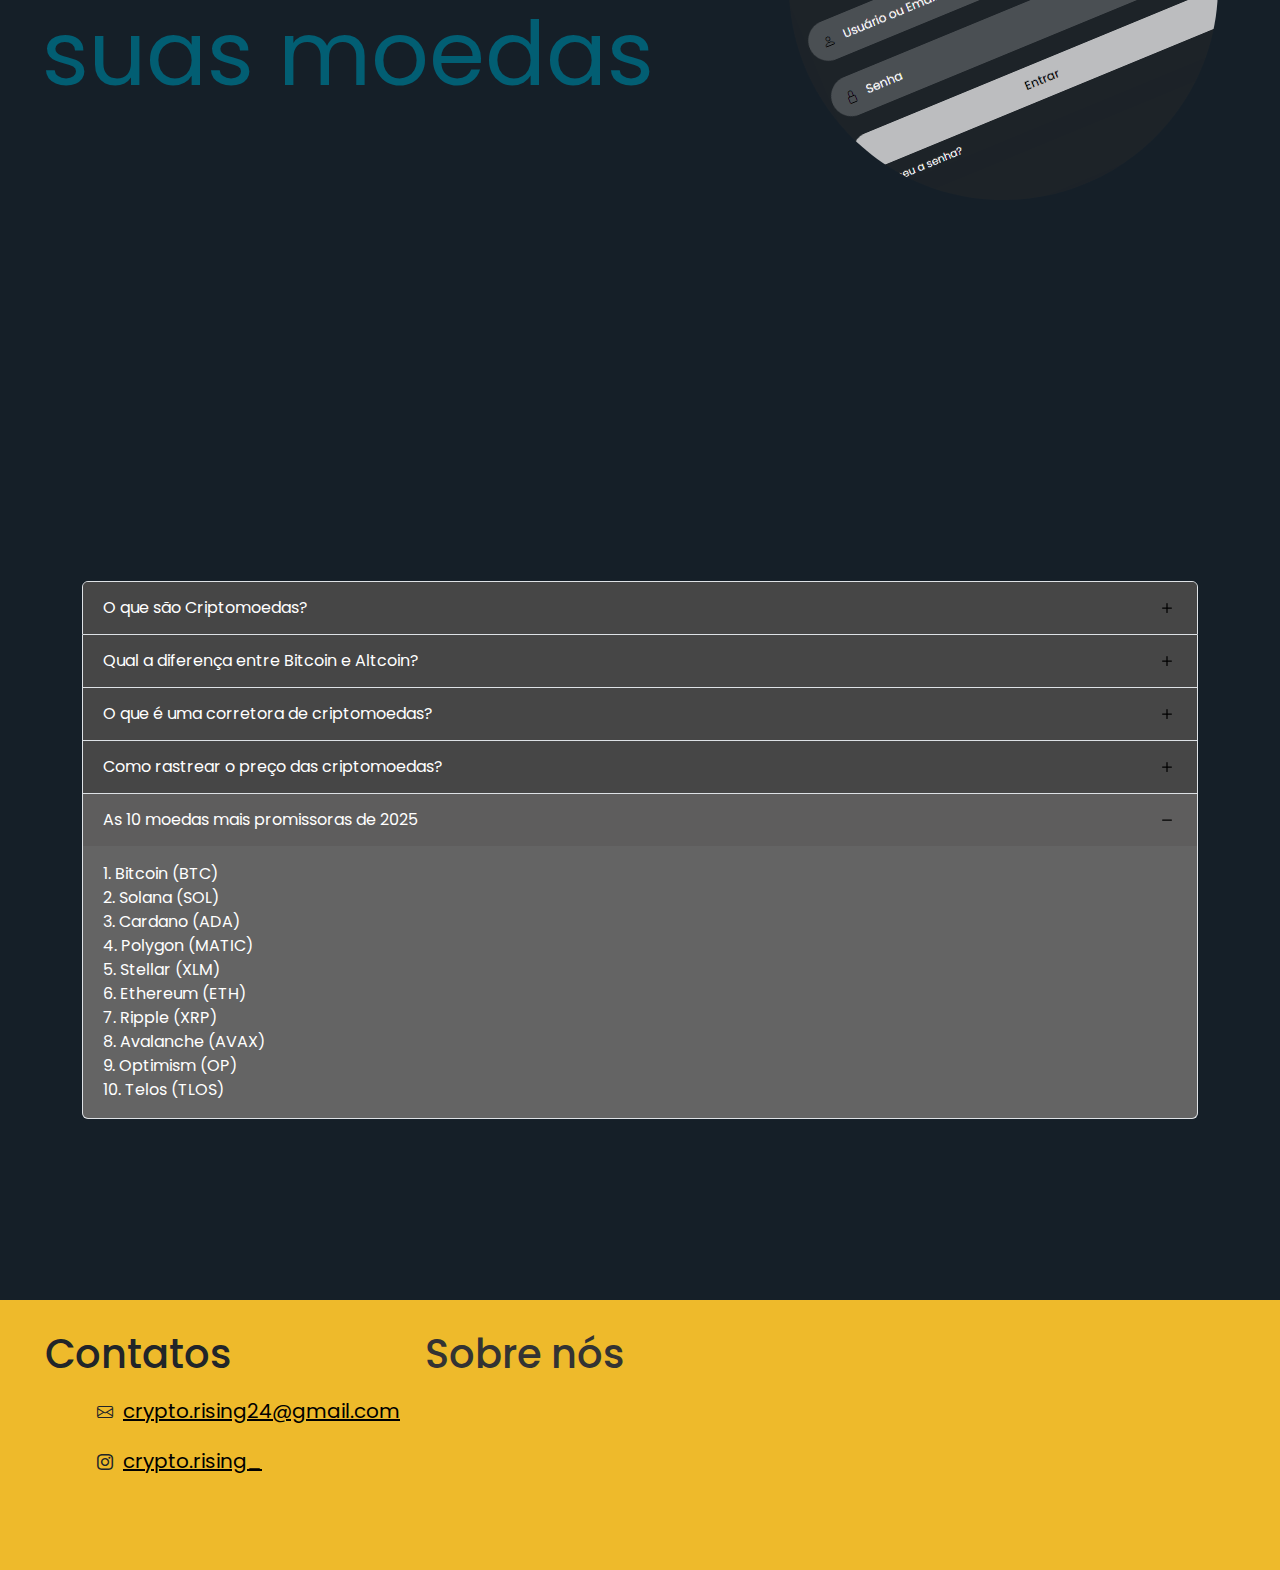
==== commit be07388e: "commit" ====
--- a/index.html
+++ b/index.html
@@ -10,7 +10,7 @@
     integrity="sha384-QWTKZyjpPEjISv5WaRU9OFeRpok6YctnYmDr5pNlyT2bRjXh0JMhjY6hW+ALEwIH" crossorigin="anonymous" />
   <link rel="stylesheet" href="https://stackpath.bootstrapcdn.com/font-awesome/4.7.0/css/font-awesome.min.css" />
   <link rel="stylesheet" href="paginainicial.css">
-  <link rel="icon" href="/src/images/header/logologin.svg" type="image/svg+xml" />
+  <link rel="icon" href="./src/images/header/logologin.svg" type="image/svg+xml" />
 
 </head>
 
@@ -19,12 +19,12 @@
   <div class="wrapper">
     <nav class="nav">
         <div class="nav-logo">
-            <img src="/src/images/pprinc/logosite.svg" alt="Logo">
+            <img src="./src/images/pprinc/logosite.svg" alt="Logo">
         </div>
         <div class="nav-menu" id="menuNavegacao">
             <ul>
-                <li><a href="/secundarias/sobre/sobre.html" class="link">Sobre nós</a></li>
-                <li><a href="/secundarias/login/login.html" class="link">Login</a></li>
+                <li><a href="./secundarias/sobre/sobre.html" class="link">Sobre nós</a></li>
+                <li><a href="./secundarias/login/login.html" class="link">Login</a></li>
             </ul>
         </div>
         <div class="nav-menu-btn">
@@ -44,14 +44,14 @@
     </h1>
   
     <div class="img-e">
-      <img src="/src/images/pprinc/celularvoando.svg" alt="imagem-esquerda" class="imagem-esquerda">
+      <img src="./src/images/pprinc/celularvoando.svg" alt="imagem-esquerda" class="imagem-esquerda">
     </div>
 </section>
 </div>
 <div class="fundo-2">
 <section  class="acomp">
   <div class="img-d">
-    <img src="src/images/pprinc/celular.svg" alt="imagemcelular" class="imagemcelular">
+    <img src="./src/images/pprinc/celular.svg" alt="imagemcelular" class="imagemcelular">
   </div>
   <div class="acompp">
   <div class="texto2">
@@ -66,7 +66,7 @@
 <div class="fundo-3">
 <section class="saiba">
   <div class="img3">
-    <img src="/src/images/pprinc/computador.svg" alt="computador" class="computador">
+    <img src="./src/images/pprinc/computador.svg" alt="computador" class="computador">
   </div>
   <div class="texto3">
     <h1 class="saibaquais">
@@ -83,7 +83,7 @@
       </h1>
     </div>
     <div class="img4">
-      <img src="/src/images/pprinc/cadastre.svg" alt="cadastreseja" class="imgcad4">
+      <img src="./src/images/pprinc/cadastre.svg" alt="cadastreseja" class="imgcad4">
     </div>
   </section>
 </div>
@@ -208,7 +208,7 @@
 </div>
 <div class="sobrel">
   <h1>
-    <a href="/secundarias/sobre/sobre.html">Sobre nós</a>
+    <a href="./secundarias/sobre/sobre.html">Sobre nós</a>
   </h1>
 </div>
 </div>
